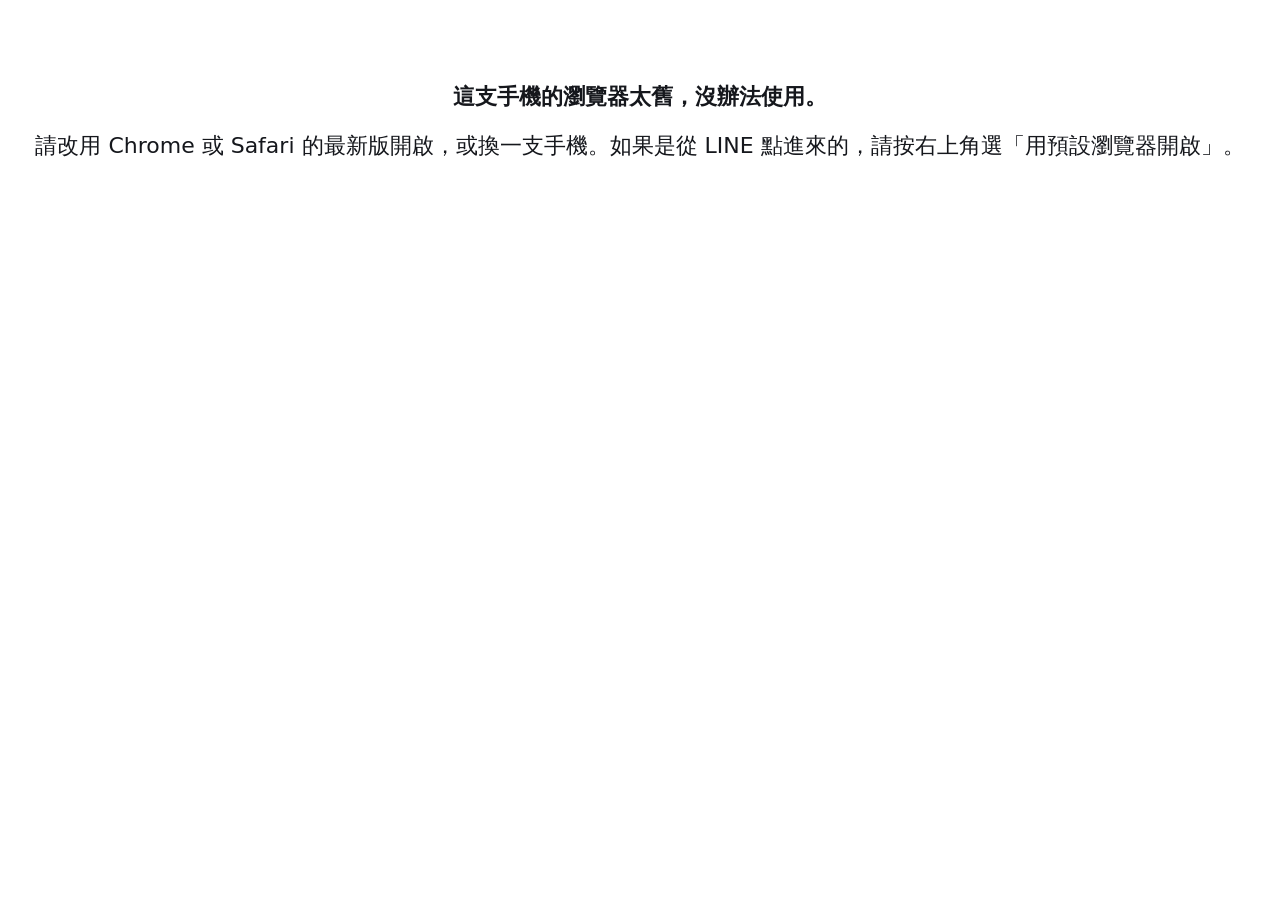
==== index.html @ 3a2d66ee "宜蘭市定案：大家都能看，填寫要一組密碼（Code.gs 第 4 版） - Code.gs：OPEN_WRITE 預設改回 false；新增 USE_ROSTER（預設 false）只認 TOKEN 一" ====
<!doctype html>
<html lang="zh-Hant">
<head>
  <meta charset="utf-8">
  <meta name="viewport" content="width=device-width, initial-scale=1, viewport-fit=cover">
  <meta name="theme-color" content="#a63a35">
  <title>宜蘭市開票統計</title>
  <meta name="description" content="宜蘭市各投開票所開票登錄表單，依市民代表選舉區與里分類，可同步到 Google 試算表。">
  <link rel="icon" href="data:image/svg+xml,%3Csvg xmlns='http://www.w3.org/2000/svg' viewBox='0 0 32 32'%3E%3Crect width='32' height='32' rx='7' fill='%23a63a35'/%3E%3Cpath d='M8 17l5 5 11-12' fill='none' stroke='white' stroke-width='3.2' stroke-linecap='round' stroke-linejoin='round'/%3E%3C/svg%3E">
  <link rel="preconnect" href="https://fonts.googleapis.com">
  <link rel="preconnect" href="https://fonts.gstatic.com" crossorigin>
  <!-- 只有標題用襯線粗體，所以只下載標題那幾個字，手機載入很快 -->
  <link href="https://fonts.googleapis.com/css2?family=Noto+Serif+TC:wght@900&text=%E5%AE%9C%E8%98%AD%E5%B8%82%E9%96%8B%E7%A5%A8%E7%B5%B1%E8%A8%88&display=swap" rel="stylesheet">
  <link rel="stylesheet" href="style.css?v=20261126125839">
</head>
<body>
  <header class="top">
    <div class="top-row">
      <div class="brand">
        <h1 id="title">宜蘭市開票統計</h1>
        <p id="subtitle" class="muted"></p>
      </div>
      <div class="top-actions">
        <button type="button" id="syncChip" class="chip" aria-live="polite">僅存本機</button>
        <button type="button" id="btnSettings" class="icon-btn" aria-label="設定">
          <svg width="20" height="20" viewBox="0 0 24 24" fill="none" stroke="currentColor" stroke-width="2" stroke-linecap="round" stroke-linejoin="round" aria-hidden="true"><circle cx="12" cy="12" r="3"/><path d="M19.4 15a1.7 1.7 0 0 0 .3 1.8l.1.1a2 2 0 1 1-2.8 2.8l-.1-.1a1.7 1.7 0 0 0-1.8-.3 1.7 1.7 0 0 0-1 1.5V21a2 2 0 1 1-4 0v-.1a1.7 1.7 0 0 0-1.1-1.5 1.7 1.7 0 0 0-1.8.3l-.1.1a2 2 0 1 1-2.8-2.8l.1-.1a1.7 1.7 0 0 0 .3-1.8 1.7 1.7 0 0 0-1.5-1H3a2 2 0 1 1 0-4h.1a1.7 1.7 0 0 0 1.5-1.1 1.7 1.7 0 0 0-.3-1.8l-.1-.1a2 2 0 1 1 2.8-2.8l.1.1a1.7 1.7 0 0 0 1.8.3H9a1.7 1.7 0 0 0 1-1.5V3a2 2 0 1 1 4 0v.1a1.7 1.7 0 0 0 1 1.5 1.7 1.7 0 0 0 1.8-.3l.1-.1a2 2 0 1 1 2.8 2.8l-.1.1a1.7 1.7 0 0 0-.3 1.8V9a1.7 1.7 0 0 0 1.5 1H21a2 2 0 1 1 0 4h-.1a1.7 1.7 0 0 0-1.5 1z"/></svg>
        </button>
      </div>
    </div>
    <nav class="tabs" role="tablist" aria-label="頁面">
      <button type="button" role="tab" id="t-entry" data-tab="entry" aria-controls="tab-entry">填寫票數</button>
      <button type="button" role="tab" id="t-overview" data-tab="overview" aria-controls="tab-overview">統計總覽</button>
    </nav>
  </header>

  <main>
    <div class="racebar" id="raceBar" role="group" aria-label="選舉項目"></div>

    <section id="tab-entry" role="tabpanel" tabindex="-1" aria-labelledby="t-entry">
      <div class="filters">
        <div class="mode" id="modeSeg" role="group" aria-label="填寫對象">
          <button type="button" data-mode="station" aria-pressed="true">各投開票所</button>
          <button type="button" data-mode="total" aria-pressed="false">合計</button>
        </div>
        <div class="seg" id="districtSeg" role="group" aria-label="市民代表選舉區"></div>
        <div class="filter-row">
          <label class="search">
            <span class="sr-only">搜尋投開票所</span>
            <input type="search" id="q" placeholder="搜尋編號或里" autocomplete="off">
          </label>
          <label class="select">
            <span class="sr-only">狀態</span>
            <select id="statusFilter">
              <option value="all">全部狀態</option>
              <option value="todo">未完成</option>
              <option value="pending">未開票</option>
              <option value="counting">開票中</option>
              <option value="done">已完成</option>
            </select>
          </label>
        </div>
      </div>
      <div id="countyQuick"></div>
      <div id="list"></div>
    </section>

    <section id="tab-overview" role="tabpanel" aria-labelledby="t-overview" hidden>
      <div id="overviewRoot"></div>
    </section>

    <footer class="foot muted">
      <p id="source"></p>
      <p>候選人名單取自中選會公開資料，開票前請再核對有無異動。票數為各投開票所人工登錄的暫計值，非官方結果；正式結果以中央選舉委員會公告為準。</p>
    </footer>
  </main>

  <dialog id="editor" aria-labelledby="edTitle"></dialog>
  <dialog id="settings" aria-labelledby="stTitle"></dialog>
  <dialog id="pw" aria-labelledby="pwTitle"></dialog>
  <dialog id="ask" aria-labelledby="askTitle"></dialog>
  <div id="toast" role="status" aria-live="polite"></div>
  <div id="oldBrowser" hidden>
    <p><b>這支手機的瀏覽器太舊，沒辦法使用。</b></p>
    <p>請改用 Chrome 或 Safari 的最新版開啟，或換一支手機。如果是從 LINE 點進來的，請按右上角選「用預設瀏覽器開啟」。</p>
  </div>

  <script src="config.js?v=20261126125839"></script>
  <script src="data/stations.js?v=20261126125839"></script>
  <script src="data/candidates.js?v=20261126125839"></script>
  <script src="app.js?v=20261126125839"></script>
  <script>
    // 程式沒有成功啟動（瀏覽器太舊看不懂）時，顯示上面那段提示。這段刻意用最舊的寫法。
    window.addEventListener('load', function () {
      setTimeout(function () {
        if (!window.__tallyReady) { var el = document.getElementById('oldBrowser'); el.hidden = false; el.style.display = 'block'; }
      }, 500);
    });
  </script>
</body>
</html>
---- style.css ----
/* 宜蘭市開票統計
 * 風格：像開票所的計票板。白底、黑色大數字，顏色只有三種用途：
 *   紅＝品牌、領先、要按的主要按鈕與警告；綠／橘／灰＝已完成／開票中／未開票；金＝只有頁首那條線。
 * 手機優先；≥900px 變成電腦版。
 * 相容性：不用 flex 的 gap、inset、:has、dvh（舊 iPhone 與舊 Android 不支援）。 */
:root {
  --bg: #f3f4f6;
  --surface: #ffffff;
  --soft: #eceef2;
  --ink: #15171c;
  --muted: #5b616e;
  --line: #d8dbe2;
  --line-strong: #aab0bb;
  --accent: #a63a35;
  --accent-soft: #fbeceb;
  --gold: #e0c85c;
  --done: #12733a;
  --done-soft: #e2f3e7;
  --counting: #8f4b00;
  --counting-mark: #e08a00;
  --counting-soft: #fdeccf;
  --pending: #5b616e;
  --pending-mark: #c3c8d1;
  --danger: #b3261e;
  --radius: 10px;
  --gutter: 16px;
  --font: -apple-system, BlinkMacSystemFont, "PingFang TC", "Noto Sans TC", "Microsoft JhengHei", system-ui, sans-serif;
  --serif: "Noto Serif TC", "Songti TC", "PMingLiU", serif;
  color-scheme: light;
}

*, *::before, *::after { box-sizing: border-box; }
html { -webkit-text-size-adjust: 100%; }
html.modal-open { overflow: hidden; }
body {
  margin: 0; background: var(--bg); color: var(--ink);
  font: 20px/1.5 var(--font);
  padding-bottom: calc(72px + env(safe-area-inset-bottom));
}
h1, h2, h3, p { margin: 0; }
button, input, select { font: inherit; color: inherit; }
button { cursor: pointer; -webkit-tap-highlight-color: transparent; }
[hidden] { display: none !important; }
.muted { color: var(--muted); }
.sr-only { position: absolute; width: 1px; height: 1px; overflow: hidden; clip: rect(0 0 0 0); white-space: nowrap; }
:focus-visible { outline: 3px solid var(--ink); outline-offset: 2px; }

/* ---------- 頁首 ---------- */
.top { position: sticky; top: 0; z-index: 20; background: var(--accent); color: #fff; border-bottom: 4px solid var(--gold); padding-top: env(safe-area-inset-top); }
.top-row { display: flex; align-items: center; justify-content: space-between; padding: 10px var(--gutter); }
.brand { min-width: 0; }
.brand h1 { font-family: var(--serif); font-weight: 900; font-size: 24px; line-height: 1.3; white-space: nowrap; }
/* 標題裡的鄉鎮市名稱就是切換選單 */
.town-sel {
  width: auto; min-height: 0; font: inherit; color: #fff; background-color: transparent; border: 0; border-bottom: 2px solid rgba(255, 255, 255, .75); border-radius: 0;
  padding: 0 24px 0 0; margin-right: 6px; -webkit-appearance: none; appearance: none; cursor: pointer;
  background-image: url("data:image/svg+xml,%3Csvg xmlns='http://www.w3.org/2000/svg' viewBox='0 0 12 8'%3E%3Cpath d='M1 1l5 5 5-5' fill='none' stroke='white' stroke-width='2' stroke-linecap='round' stroke-linejoin='round'/%3E%3C/svg%3E");
  background-repeat: no-repeat; background-position: right 4px center; background-size: 14px;
}
/* 手機上位置不夠：有切換選單時只留鄉鎮市名稱，「開票統計」四個字到寬一點的螢幕才顯示 */
.title-rest { display: none; }
@media (min-width: 480px) { .title-rest { display: inline; } }
.town-sel option { color: #15171c; font-family: var(--font); font-weight: 400; }
.brand p { display: none; font-size: 16px; color: rgba(255, 255, 255, .88); }
.top-actions { display: flex; align-items: center; flex-shrink: 0; margin-left: 10px; }
.chip {
  border: 0; border-radius: 999px; background: rgba(255, 255, 255, .16); color: #fff;
  padding: 6px 12px; font-size: 16px; min-height: 36px; white-space: nowrap; max-width: 44vw; overflow: hidden; text-overflow: ellipsis;
}
.chip[data-state="warn"] { background: #fff; color: var(--accent); font-weight: 700; }
.icon-btn { width: 40px; height: 40px; display: grid; place-items: center; border: 1px solid var(--line); background: var(--surface); border-radius: var(--radius); }
.top .icon-btn { margin-left: 8px; color: #fff; background: transparent; border-color: rgba(255, 255, 255, .6); }

/* 手機：兩個分頁固定在畫面下方，拇指好按 */
.tabs {
  position: fixed; left: 0; right: 0; bottom: 0; z-index: 30; display: grid; grid-template-columns: 1fr 1fr;
  background: var(--surface); border-top: 1px solid var(--line); padding-bottom: env(safe-area-inset-bottom);
}
.tabs button { border: 0; border-top: 4px solid transparent; background: none; min-height: 56px; font-weight: 700; font-size: 20px; color: var(--muted); }
.tabs button[aria-selected="true"] { color: var(--accent); border-top-color: var(--accent); }

main { padding: 0 var(--gutter) 24px; max-width: 1280px; margin: 0 auto; }

/* ---------- 選舉項目：五個分頁一次看得到 ---------- */
.racebar {
  position: sticky; top: var(--top-h, 62px); z-index: 12; display: flex;
  background: var(--surface); margin: 0 calc(var(--gutter) * -1); padding: 0 6px; border-bottom: 1px solid var(--line);
}
.racebar button, .race-tabs button {
  flex: 1 1 auto; border: 0; border-bottom: 4px solid transparent; background: none; padding: 8px 2px 4px; min-height: 56px;
  font-size: 18px; font-weight: 600; line-height: 1.25; color: var(--muted); white-space: nowrap; text-align: center;
}
.racebar button span { display: block; }
.racebar button small { display: block; font-size: 15px; font-weight: 400; font-variant-numeric: tabular-nums; }
.racebar button[aria-pressed="true"], .race-tabs button[aria-selected="true"] { color: var(--ink); font-weight: 800; border-bottom-color: var(--accent); }
.flagn { color: var(--accent); font-weight: 700; margin-left: 3px; }
/* 應選席次：跟著標題走，不拆行 */
.seats { white-space: nowrap; color: var(--accent); margin-right: 0 !important; }
.racenote { margin-top: 16px; }

/* ---------- 篩選 ---------- */
.filters { padding: 12px 0 4px; }
.mode { display: grid; grid-template-columns: 1fr 1fr; border: 1px solid var(--line-strong); border-radius: var(--radius); overflow: hidden; margin-bottom: 8px; background: var(--surface); }
.mode button { border: 0; background: none; min-height: 44px; font-size: 18px; font-weight: 600; color: var(--muted); }
.mode button[aria-pressed="true"] { background: var(--ink); color: #fff; }
.seg { display: grid; grid-template-columns: repeat(5, 1fr); gap: 6px; }
.seg button { border: 1px solid var(--line); background: var(--surface); border-radius: var(--radius); min-height: 48px; padding: 4px 2px; font-size: 18px; font-weight: 600; line-height: 1.2; }
.seg button small { display: block; font-weight: 400; font-size: 15px; color: var(--muted); }
.seg button[aria-pressed="true"] { background: var(--ink); color: #fff; border-color: var(--ink); }
.seg button[aria-pressed="true"] small { color: inherit; opacity: .8; }
.filter-row { display: flex; margin-top: 8px; }
.search { flex: 1; min-width: 0; }
.select { margin-left: 8px; }
input[type="search"], select, .slim input {
  width: 100%; min-height: 48px; border: 1px solid var(--line-strong); border-radius: var(--radius); background: var(--surface); padding: 8px 12px;
}
select { width: auto; }
.county-quick { display: flex; flex-wrap: wrap; align-items: center; justify-content: space-between; }
.county-quick span { margin: 4px 12px 4px 0; }
.county-quick small { color: var(--muted); font-size: 16px; }
.hint { background: var(--surface); border-left: 6px solid var(--ink); border-radius: 6px; padding: 10px 14px; margin: 12px 0 4px; font-size: 18px; }

/* ---------- 投開票所清單 ---------- */
.dist { margin-top: 22px; }
.dist-head { display: flex; align-items: baseline; justify-content: space-between; flex-wrap: wrap; }
.dist-head h2 { font-size: 24px; font-weight: 800; margin-right: 12px; }
.dist-head .meta { font-size: 18px; color: var(--muted); font-variant-numeric: tabular-nums; }
.dist-head .meta b { color: var(--ink); font-size: 22px; }
.bar { flex-basis: 100%; height: 8px; margin-top: 6px; background: var(--soft); border-radius: 4px; overflow: hidden; }
.bar i { display: block; height: 100%; background: var(--done); }
/* 上次回報的投開票所：放最上面 */
.lastrep { margin-top: 14px; padding: 10px 12px 12px; background: var(--surface); border: 2px solid var(--ink); border-radius: 12px; }
.lastrep h2 { font-size: 20px; font-weight: 800; margin-bottom: 8px; }
.village { margin-top: 16px; }
.village h3 { font-size: 20px; font-weight: 700; margin-bottom: 6px; }
.village h3 small { font-weight: 400; color: var(--muted); font-size: 16px; margin-left: 6px; }
.stations { list-style: none; margin: 0; padding: 0; display: grid; gap: 8px; }
/* 左邊的色條就是狀態：灰＝未開票、橘＝開票中、綠＝已完成 */
.st {
  width: 100%; display: grid; grid-template-columns: auto minmax(0, 1fr) auto; align-items: center; gap: 2px 12px; text-align: left;
  background: var(--surface); border: 1px solid var(--line); border-left: 8px solid var(--pending-mark); border-radius: var(--radius); padding: 10px 12px; min-height: 68px;
}
.st[data-s="counting"] { border-left-color: var(--counting-mark); }
.st[data-s="done"] { border-left-color: var(--done); }
.st:active { background: var(--soft); }
.st .sid { font-weight: 800; font-size: 22px; font-variant-numeric: tabular-nums; }
.st .name { display: block; font-weight: 700; }
.st .sub { display: block; font-size: 16px; color: var(--muted); }
.st .right { text-align: right; }
.st-status { display: block; font-size: 18px; font-weight: 700; white-space: nowrap; color: var(--pending); }
.st-status[data-s="counting"] { color: var(--counting); }
.st-status[data-s="done"] { color: var(--done); }
.st .tot { display: block; font-size: 18px; font-weight: 700; font-variant-numeric: tabular-nums; }
.badge { display: inline-block; border-radius: 6px; padding: 1px 8px; font-size: 16px; font-weight: 700; white-space: nowrap; background: var(--soft); color: var(--pending); }
.badge[data-s="counting"] { background: var(--counting-soft); color: var(--counting); }
.badge[data-s="done"] { background: var(--done-soft); color: var(--done); }
.empty { text-align: center; color: var(--muted); padding: 40px 0; }

/* ---------- 視窗共用 ---------- */
dialog { border: 0; padding: 0; color: var(--ink); background: var(--surface); }
dialog::backdrop { background: rgba(15, 18, 24, .6); }
dialog#editor, dialog#settings { width: 100%; max-width: none; height: 100%; max-height: none; margin: 0; }
dialog#pw, dialog#ask { width: 92vw; max-width: 460px; height: auto; height: fit-content; max-height: 90vh; margin: auto; border-radius: 16px; overflow: auto; }
.btn { min-height: 52px; border-radius: var(--radius); border: 1px solid var(--line-strong); background: var(--surface); font-weight: 700; padding: 8px 14px; }
.btn.primary { background: var(--accent); color: #fff; border-color: var(--accent); }
.btn.danger { color: var(--danger); border-color: var(--danger); background: transparent; }
.btn.danger-fill { background: var(--danger); color: #fff; border-color: var(--danger); }
.btn.wide { grid-column: 1 / -1; width: 100%; }
.note { font-size: 17px; color: var(--muted); }
.warn { color: var(--danger); font-size: 18px; font-weight: 700; }

/* ---------- 填寫表單 ---------- */
.ed { display: flex; flex-direction: column; height: 100%; }
.ed > header { display: flex; justify-content: space-between; align-items: flex-start; padding: calc(12px + env(safe-area-inset-top)) var(--gutter) 10px; border-bottom: 1px solid var(--line); }
.ed > header > div { min-width: 0; margin-right: 12px; }
.ed .eyebrow { font-size: 17px; color: var(--muted); font-weight: 600; }
.ed h2 { font-size: 28px; font-weight: 800; line-height: 1.25; }
.ed .body { flex: 1; min-height: 0; overflow-y: auto; -webkit-overflow-scrolling: touch; padding: 0 var(--gutter) 20px; }
.ed .body > * { flex-shrink: 0; margin-top: 14px; }
.ed footer { display: grid; grid-template-columns: minmax(96px, auto) 1fr; gap: 8px; padding: 10px var(--gutter) calc(10px + env(safe-area-inset-bottom)); border-top: 1px solid var(--line); background: var(--surface); }
.ed footer .btn { min-height: 56px; font-size: 20px; white-space: nowrap; }
.race-tabs { display: flex; position: sticky; top: 0; z-index: 3; background: var(--surface); margin: 0 calc(var(--gutter) * -1) !important; padding: 0 6px; border-bottom: 1px solid var(--line); }
.race-tabs button { min-height: 48px; padding: 8px 2px 6px; }
.dot { width: 10px; height: 10px; border-radius: 50%; background: var(--pending-mark); display: inline-block; margin-right: 5px; }
.dot[data-s="counting"] { background: var(--counting-mark); }
.dot[data-s="done"] { background: var(--done); }
.panel { display: grid; gap: 12px; }
.panel-title { font-weight: 800; font-size: 22px; }
.panel-title small { display: block; font-weight: 400; color: var(--muted); font-size: 17px; }
.last { font-size: 17px; color: var(--muted); background: var(--soft); border-radius: 6px; padding: 6px 10px; }
.last b { color: var(--ink); }
.last .st-status { display: inline; font-size: inherit; }
.fields { display: grid; gap: 10px; }
.field { display: grid; grid-template-columns: minmax(0, 1fr) 132px; align-items: center; gap: 12px; }
.field .f-name { display: flex; align-items: center; min-width: 0; }
.f-no { display: inline-grid; place-items: center; flex-shrink: 0; width: 34px; height: 34px; border-radius: 50%; background: var(--accent); color: #fff; font-weight: 800; font-variant-numeric: tabular-nums; }
.field .f-no { margin-right: 10px; }
.field .f-who { font-weight: 700; overflow-wrap: anywhere; }
.f-who small, .who small { font-weight: 400; color: var(--muted); font-size: 16px; }
.field .f-who small { display: block; }
.field input {
  width: 100%; min-height: 56px; border: 2px solid var(--line-strong); border-radius: var(--radius); background: var(--surface); padding: 4px 12px;
  text-align: right; font-size: 28px; font-weight: 800; font-variant-numeric: tabular-nums;
}
.field input:focus { border-color: var(--ink); outline: none; }
.ed.wide .field { grid-template-columns: minmax(0, 1fr) 160px; } /* 全縣票數會到六位數，格子加寬才不會被切掉最後一個數字 */
.field.sub { border-top: 1px solid var(--line); padding-top: 10px; }
.slim { display: grid; gap: 4px; font-size: 18px; color: var(--muted); }
.slim input { font-size: 20px; color: var(--ink); }
.calc { margin: 0; display: grid; grid-template-columns: 1fr 1fr; gap: 8px; }
.calc div { background: var(--soft); border-radius: var(--radius); padding: 8px 12px; }
.calc dt { font-size: 17px; color: var(--muted); }
.calc dd { margin: 0; font-size: 28px; font-weight: 800; font-variant-numeric: tabular-nums; }

/* 送出結果：綠＝已送出、橘＝傳送中、紅＝還沒送出 */
.saved { position: sticky; top: 52px; z-index: 2; border-radius: var(--radius); padding: 12px 14px; font-weight: 700; font-size: 20px; line-height: 1.4; background: var(--soft); color: var(--muted); border: 2px solid var(--line-strong); }
.saved[data-state="ok"] { background: var(--done-soft); color: var(--done); border-color: var(--done); text-align: center; padding: 18px 14px; font-size: 22px; }
.saved[data-state="busy"] { background: var(--counting-soft); color: var(--counting); border-color: var(--counting-mark); }
.saved[data-state="warn"] { background: var(--accent-soft); color: var(--accent); border-color: var(--accent); }
.saved .big { font-size: 36px; font-weight: 800; line-height: 1.3; }
.saved small { display: block; font-size: 17px; font-weight: 400; margin-top: 4px; }
.banner-btn { display: block; width: 100%; margin-top: 10px; min-height: 52px; border: 0; border-radius: 8px; background: var(--accent); color: #fff; font-weight: 700; }

/* ---------- 密碼視窗、確認視窗 ---------- */
.pwform { height: auto; }
.pwform .body { padding: 10px 22px 12px; }
.pwform h2 { font-size: 30px; text-align: center; }
.pw-sub { font-size: 20px; text-align: center; color: var(--muted); }
.pw-err { background: var(--accent-soft); color: var(--accent); border: 2px solid var(--accent); border-radius: var(--radius); padding: 10px 14px; font-size: 20px; font-weight: 800; text-align: center; }
#pwInput, #askInput { width: 100%; min-height: 64px; font-size: 28px; text-align: center; border: 2px solid var(--ink); border-radius: var(--radius); background: #fff; padding: 8px 12px; }
#pwInput { letter-spacing: .08em; }
.pw-show { display: flex; align-items: center; justify-content: center; font-size: 20px; }
.pw-show input { width: 28px; height: 28px; margin-right: 10px; accent-color: var(--accent); }
.pwform footer { grid-template-columns: 1fr 1fr; }
.pwform .btn { white-space: nowrap; padding: 8px 6px; }
.askform { display: grid; gap: 14px; padding: 22px 20px calc(18px + env(safe-area-inset-bottom)); }
.askform h2 { font-size: 26px; font-weight: 800; }
.ask-body { display: grid; gap: 12px; font-size: 20px; }
.ask-where { background: var(--soft); border-radius: var(--radius); padding: 12px 14px; }
.ask-where b { display: block; font-size: 28px; font-weight: 800; line-height: 1.3; }
.ask-where span { display: block; font-size: 18px; color: var(--muted); }
.ask-list { list-style: none; margin: 0; padding: 0; }
.ask-list li { display: grid; grid-template-columns: minmax(0, 1fr) auto; gap: 12px; align-items: baseline; padding: 8px 2px; border-bottom: 1px solid var(--line); }
.ask-list li b { font-size: 24px; font-weight: 800; font-variant-numeric: tabular-nums; }
.ask-warn { list-style: none; margin: 0; padding: 10px 14px; background: var(--accent-soft); border: 2px solid var(--accent); border-radius: var(--radius); color: var(--accent); font-size: 19px; font-weight: 600; display: grid; gap: 8px; }
.ask-warn li::before { content: "⚠ "; }
.ask-label { font-size: 20px; font-weight: 700; margin-bottom: -8px; }
.ask-err { color: var(--danger); font-size: 19px; font-weight: 700; margin-top: -6px; }
.ask-list li b.to-pending { font-size: 20px; color: var(--danger); }
.ask-q { font-size: 24px; font-weight: 800; text-align: center; }
.ask-choices { display: grid; gap: 10px; }
.ask-choices .btn { min-height: 64px; font-size: 22px; }
.ask-choices .btn[data-act="askNo"] { min-height: 52px; font-size: 20px; }
.btn.s-done { background: var(--done); color: #fff; border-color: var(--done); }
.btn.s-counting { background: var(--counting-mark); color: #1f1300; border-color: var(--counting-mark); }
.ask-btns { display: grid; grid-template-columns: 1fr 1.4fr; gap: 8px; }
.ask-btns .btn { min-height: 60px; font-size: 21px; white-space: nowrap; padding: 8px 6px; }

/* ---------- 設定視窗 ---------- */
.settings-form h3 { font-size: 20px; }
.settings-form .row { display: grid; grid-template-columns: 1fr 1fr; gap: 8px; }
.msg { font-size: 18px; min-height: 1.4em; }
.msg.ok { color: var(--done); } .msg.err { color: var(--danger); }

/* ---------- 統計總覽 ---------- */
.ov { display: grid; grid-template-columns: minmax(0, 1fr); gap: 16px; padding-top: 16px; }
.stack, .ov-grid { display: grid; grid-template-columns: minmax(0, 1fr); gap: 16px; min-width: 0; }
.card { min-width: 0; background: var(--surface); border: 1px solid var(--line); border-radius: 12px; padding: 16px; }
.card > h2 { font-size: 22px; font-weight: 800; margin-bottom: 10px; }
.card > h2 small { font-weight: 400; font-size: 17px; color: var(--muted); margin-left: 8px; }
/* 得票：票數是整頁最大的字 */
.res-head { display: flex; align-items: baseline; justify-content: space-between; flex-wrap: wrap; }
.res-head h2 { font-size: 24px; font-weight: 800; margin-right: 12px; }
.res-prog { font-size: 18px; color: var(--muted); font-variant-numeric: tabular-nums; }
.res-prog b { font-size: 24px; color: var(--ink); }
.res-prog span { color: var(--counting); font-weight: 700; margin-left: 10px; }
.result .bar { margin: 6px 0 8px; }
.cand-row { display: grid; grid-template-columns: 34px minmax(0, 1fr) auto; gap: 2px 10px; align-items: center; padding: 10px 0; border-top: 1px solid var(--line); }
.cand-row .who { font-weight: 700; font-size: 22px; }
.cand-row .who small { display: inline-block; margin-left: 8px; white-space: nowrap; } /* 黨名不要斷在中間，放不下就整個換到下一行 */
.cand-row .n { font-size: 30px; font-weight: 800; line-height: 1.1; font-variant-numeric: tabular-nums; text-align: right; }
.cand-row .p { grid-column: 3; font-size: 16px; color: var(--muted); text-align: right; font-variant-numeric: tabular-nums; }
.cand-row .track { grid-column: 2; grid-row: 2; height: 10px; border-radius: 5px; background: var(--soft); overflow: hidden; }
.cand-row .track i { display: block; height: 100%; background: var(--line-strong); }
.cand-row.lead .n { color: var(--accent); }
.cand-row.lead .track i { background: var(--accent); }
.lead-tag, .tie-tag { display: inline-block; font-size: 15px; font-weight: 700; border-radius: 6px; padding: 0 8px; margin-left: 8px; vertical-align: 2px; white-space: nowrap; }
.lead-tag { background: var(--accent); color: #fff; }
.tie-tag { background: var(--counting-soft); color: var(--counting); }
.res-foot { border-top: 1px solid var(--line); padding-top: 10px; font-size: 18px; color: var(--muted); font-variant-numeric: tabular-nums; }
.res-foot b { color: var(--ink); }
.res-foot span { display: block; font-size: 16px; }
.blocks { display: grid; grid-template-columns: repeat(auto-fill, minmax(300px, 1fr)); gap: 12px; align-items: start; }
.blocks.small { grid-template-columns: repeat(auto-fill, minmax(240px, 1fr)); }
.sec-title { font-size: 24px; font-weight: 800; margin-top: 8px; }
.sec-title small { font-weight: 400; font-size: 17px; color: var(--muted); margin-left: 6px; }
.card.compact { padding: 12px 14px; }
.card.compact .res-head h2 { font-size: 20px; }
.card.compact .res-prog, .card.compact .res-prog b { font-size: 16px; }
.card.compact .res-prog span { margin-left: 6px; }
.card.compact .cand-row { grid-template-columns: 28px minmax(0, 1fr) auto auto; padding: 6px 0; }
.card.compact .f-no { width: 28px; height: 28px; font-size: 17px; }
.card.compact .cand-row .who { font-size: 20px; }
.card.compact .cand-row .n { font-size: 22px; }
.card.compact .cand-row .p { grid-column: 4; min-width: 56px; }
.sumline { display: flex; flex-wrap: wrap; align-items: baseline; background: var(--surface); border: 1px solid var(--line); border-radius: 12px; padding: 12px 16px; font-size: 18px; color: var(--muted); font-variant-numeric: tabular-nums; }
.sumline > b { font-size: 24px; font-weight: 800; color: var(--ink); margin-right: 16px; }
.sumline span { margin-right: 16px; }
.sumline span b { color: var(--ink); font-size: 22px; }
/* 表格 */
td.left, th.left { text-align: left; }
td.wrap { white-space: normal; min-width: 220px; }
.tbl-wrap { overflow-x: auto; -webkit-overflow-scrolling: touch; margin: 0 -16px; padding: 0 16px; }
table { border-collapse: collapse; width: 100%; font-size: 18px; font-variant-numeric: tabular-nums; }
th, td { padding: 8px 10px; text-align: right; border-bottom: 1px solid var(--line); white-space: nowrap; }
th:first-child, td:first-child { text-align: left; position: sticky; left: 0; background: var(--surface); }
th { font-size: 16px; color: var(--muted); font-weight: 600; vertical-align: bottom; }
tr.grp td, tr.grp td:first-child { background: var(--soft); font-weight: 700; }
tr.sum td { font-weight: 800; border-top: 2px solid var(--ink); }
.circ { font-size: 1.3em; line-height: 1; color: var(--accent); font-weight: 700; }
.cmp { display: block; padding: 2px 0; }
.cmp em { color: var(--danger); font-style: normal; font-weight: 700; margin-left: 8px; }
.diff { color: var(--danger); font-weight: 700; }
details.card summary { cursor: pointer; font-size: 22px; font-weight: 800; }
details.card[open] summary { margin-bottom: 10px; }
.tools { display: flex; flex-wrap: wrap; margin: -4px; }
.tools .btn { min-height: 48px; margin: 4px; font-weight: 600; }
/* 需要確認的投開票所 */
.flagcard { border: 2px solid var(--accent); }
.flagcard > h2 { color: var(--accent); }
.flaglist { list-style: none; margin: 0; padding: 0; display: grid; gap: 10px; }
.flaglist li { padding: 10px 12px; background: var(--accent-soft); border-radius: 8px; font-size: 18px; }
.linkbtn { border: 0; background: none; color: var(--accent); font-weight: 700; text-decoration: underline; font-size: inherit; padding: 4px 0 4px 10px; min-height: 40px; }
tr.flag td, tr.flag td:first-child { background: var(--accent-soft); }
.flagtag { display: block; color: var(--accent); font-weight: 700; font-size: 15px; white-space: normal; min-width: 200px; line-height: 1.4; }

.foot { padding-top: 24px; font-size: 16px; display: grid; gap: 4px; }
#toast {
  position: fixed; left: 50%; bottom: calc(76px + env(safe-area-inset-bottom)); transform: translate(-50%, 20px); opacity: 0;
  background: var(--ink); color: #fff; padding: 10px 16px; border-radius: 999px; font-size: 18px; pointer-events: none;
  transition: opacity .2s, transform .2s; z-index: 200; max-width: 90vw; text-align: center;
}
#toast.show { opacity: 1; transform: translate(-50%, 0); }
@media (prefers-reduced-motion: reduce) { #toast { transition: none; } }
#oldBrowser { position: fixed; top: 0; left: 0; right: 0; bottom: 0; z-index: 300; background: #fff; padding: 80px 24px; font-size: 22px; text-align: center; }
#oldBrowser p { margin-bottom: 16px; }

/* ---------- 舊手機（沒有 <dialog> 功能）：用一般浮層代替 ---------- */
.no-dialog dialog { display: none; position: fixed; z-index: 100; }
.no-dialog dialog[open] { display: block; }
.no-dialog dialog#editor[open], .no-dialog dialog#settings[open] { top: 0; left: 0; right: 0; bottom: 0; }
.no-dialog dialog#pw[open], .no-dialog dialog#ask[open] { top: 50%; left: 50%; transform: translate(-50%, -50%); z-index: 110; box-shadow: 0 0 0 200vmax rgba(15, 18, 24, .6); }

/* ---------- 很窄的手機（320px 左右）：五個分頁字縮小一點才放得下 ---------- */
@media (max-width: 359px) {
  .racebar, .race-tabs { padding: 0 2px; overflow-x: auto; }
  .racebar button, .race-tabs button { font-size: 16px; padding-left: 1px; padding-right: 1px; }
  .racebar button small { font-size: 13px; }
  .dot { width: 8px; height: 8px; margin-right: 3px; }
  .brand h1 { font-size: 21px; }
  .chip { font-size: 15px; padding: 6px 10px; }
}

/* ---------- 平板／電腦 ---------- */
@media (min-width: 600px) { .brand p { display: block; } }
/* 政黨顏色（只在最上面固定的兩排）：號次圓圈、黨名、長條。票數本身不變色，領先的仍是紅色。 */
.cand-row[data-party="dpp"] { --pc: #1a7f37; }
.cand-row[data-party="kmt"] { --pc: #1d5fbf; }
.cand-row[data-party] .f-no { background: var(--pc); }
.cand-row[data-party] .who small { color: var(--pc); font-weight: 700; }
.cand-row[data-party] .track i, .cand-row[data-party].lead .track i { background: var(--pc); }
/* 縣長那一塊：主要兩位照一般大小，其他人小字（手機排在下面，電腦排在右邊） */
.minor { border-top: 1px solid var(--line); padding: 8px 0 2px; }
.res-prog .linkbtn { margin-left: 12px; }
.minor-row { display: grid; grid-template-columns: 24px minmax(0, 1fr) auto 58px; gap: 0 8px; align-items: center; padding: 3px 0; color: var(--muted); }
.minor-row .f-no { width: 24px; height: 24px; font-size: 14px; background: var(--line-strong); }
.minor-row .who { font-size: 17px; font-weight: 700; color: var(--ink); }
.minor-row .n { font-size: 19px; font-weight: 800; color: var(--ink); text-align: right; font-variant-numeric: tabular-nums; }
.minor-row .p { font-size: 15px; text-align: right; font-variant-numeric: tabular-nums; }
/* 手機：固定在最上面的那兩塊縮小一點，下面才看得到自己切過去的那一種選舉 */
@media (max-width: 899px) {
  .result.pin { padding-top: 12px; padding-bottom: 8px; }
  .result.pin .res-head h2 { font-size: 21px; }
  .result.pin .res-prog, .result.pin .res-prog b { font-size: 17px; }
  .result.pin .cand-row { padding: 7px 0; }
  .result.pin .cand-row .who { font-size: 20px; }
  .result.pin .cand-row .n { font-size: 26px; }
  .result.pin .cand-row .track, .result.pin .res-foot { display: none; }
}
@media (min-width: 900px) {
  :root { --gutter: 28px; }
  body { padding-bottom: 24px; }
  .top-row { max-width: 1280px; margin: 0 auto; padding-top: 12px; padding-bottom: 4px; }
  .brand h1 { font-size: 30px; }
  .chip { max-width: none; }
  .tabs { position: static; display: flex; max-width: 1280px; margin: 0 auto; padding: 0 var(--gutter); border: 0; background: transparent; }
  .tabs button { min-height: 44px; padding: 0 20px; border-top: 0; border-bottom: 4px solid transparent; color: rgba(255, 255, 255, .85); }
  .tabs button[aria-selected="true"] { color: #fff; border-bottom-color: var(--gold); }
  #toast { bottom: 24px; }
  .racebar { margin: 0; padding: 0; background: var(--bg); }
  .racebar button { flex: 0 0 auto; padding: 10px 28px 6px; font-size: 20px; }
  .filters { display: flex; align-items: center; padding-top: 16px; }
  .mode { margin: 0 12px 0 0; min-width: 260px; }
  .seg { grid-template-columns: repeat(5, auto); }
  .seg button { padding: 4px 16px; }
  .filter-row { margin-top: 0; flex: 1; justify-content: flex-end; }
  .search { max-width: 320px; }
  .stations { grid-template-columns: repeat(auto-fill, minmax(320px, 1fr)); }
  .st:hover { border-color: var(--ink); border-left-color: var(--pending-mark); }
  .st[data-s="counting"]:hover { border-left-color: var(--counting-mark); }
  .st[data-s="done"]:hover { border-left-color: var(--done); }
  dialog#editor, dialog#settings { width: 560px; height: auto; max-height: 90vh; margin: auto; border-radius: 16px; }
  .no-dialog dialog#editor[open], .no-dialog dialog#settings[open] { top: 5vh; bottom: auto; left: 50%; right: auto; transform: translateX(-50%); box-shadow: 0 0 0 200vmax rgba(15, 18, 24, .6); overflow: auto; }
  .ed { max-height: 90vh; }
  .result:not(.compact) .cand-row .n { font-size: 38px; }
  .result:not(.compact) .res-head h2 { font-size: 28px; }
  /* 統計頁最上面的全市得票：像計票板一樣橫排，每位候選人一欄，票數是整頁最大的字 */
  .result.hero { padding: 22px 28px 16px; }
  .result.hero .res-head h2 { font-size: 34px; }
  .result.hero .res-prog { font-size: 20px; }
  .result.hero .res-prog b { font-size: 30px; }
  .result.hero .bar { height: 10px; margin: 8px 0 0; }
  /* --col＝每位候選人那一欄的寬度（畫面寬，最寬算 1280px，減掉兩邊留白 112px，再除以人數）。字級和留白都跟著它縮放，
     所以 3 位時字很大，5 位或螢幕窄一點時自動縮小，票數不會擠到隔壁欄。 */
  .result.hero .cand-list { --col: calc((min(100vw, 1280px) - 112px) / var(--n, 3)); --pad: clamp(12px, calc(var(--col) * 0.08), 24px);
    display: grid; grid-template-columns: repeat(var(--n, 3), minmax(0, 1fr)); margin-top: 6px; }
  .result.hero .cand-row { grid-template-columns: auto minmax(0, 1fr); gap: 0 12px; align-content: start; padding: 18px var(--pad) 16px; border-top: 0; border-left: 1px solid var(--line); }
  .result.hero .cand-row:first-child { border-left: 0; padding-left: 0; }
  .result.hero .cand-row:last-child { padding-right: 0; }
  .result.hero .f-no { width: 40px; height: 40px; font-size: 22px; }
  .result.hero .cand-row .who { font-size: clamp(22px, calc((var(--col) - 2 * var(--pad) - 54px) / 3.1), 28px); line-height: 1.25; }
  .result.hero .cand-row .n { grid-column: 1 / -1; margin-top: 10px; text-align: left; line-height: 1; font-size: clamp(30px, calc((var(--col) - 50px) / 3.7), 120px); }
  .result.hero .cand-row .p { grid-column: 1 / -1; margin-top: 6px; text-align: left; font-size: 24px; }
  .result.hero .cand-row .track { grid-column: 1 / -1; grid-row: auto; height: 12px; margin-top: 10px; border-radius: 6px; }
  .result.hero .res-foot { margin-top: 4px; font-size: 20px; }
  /* 縣長：主要兩位佔左邊四分之三（字比市長小一級），其他人小字排在右邊 */
  .result.hero .duo { display: grid; grid-template-columns: minmax(0, 3fr) minmax(220px, 1fr); margin-top: 6px; }
  .result.hero .duo .cand-list { --col: calc((min(100vw, 1280px) - 112px) * 0.75 / var(--n, 2)); margin-top: 0; padding-right: 24px; }
  .result.hero .duo .cand-row .n { font-size: clamp(30px, calc((var(--col) - 50px) / 5.2), 80px); }
  .result.hero .duo .minor { display: grid; align-content: center; gap: 6px; border-top: 0; border-left: 1px solid var(--line); padding: 12px 0 8px 24px; }
  .result.hero .duo .minor-row { grid-template-columns: 28px minmax(0, 1fr) auto 58px; gap: 0 10px; }
  .result.hero .duo .minor-row .f-no { width: 28px; height: 28px; font-size: 16px; }
  .result.hero .duo .minor-row .who { font-size: 19px; }
  .result.hero .duo .minor-row .n { font-size: 22px; }
  /* 候選人很多（例如縣議員）：一排放不下，改成一排五位、字小一號 */
  .result.hero .cand-list.many { grid-template-columns: repeat(5, minmax(0, 1fr)); }
  .result.hero .cand-list.many .cand-row { padding: 14px 16px 12px; border-top: 1px solid var(--line); }
  .result.hero .cand-list.many .cand-row:nth-child(5n + 1) { border-left: 0; padding-left: 0; }
  .result.hero .cand-list.many .cand-row:nth-child(-n + 5) { border-top: 0; }
  .result.hero .cand-list.many .f-no { width: 34px; height: 34px; font-size: 18px; }
  .result.hero .cand-list.many .who { font-size: 22px; }
  .result.hero .cand-list.many .n { font-size: clamp(34px, 3.4vw, 56px); }
  .result.hero .cand-list.many .p { font-size: 18px; margin-top: 4px; }
  .result.hero .cand-list.many .track { height: 8px; margin-top: 8px; }
}

@media print {
  .top .top-actions, .tabs, .filters, #toast, .tools, #tab-entry, .racebar { display: none !important; }
  #tab-overview { display: block !important; }
  .top { position: static; border: 0; }
  body { background: #fff; color: #000; padding: 0; }
  .card { break-inside: avoid; }
  details.card:not([open]) > * { display: none; }
}
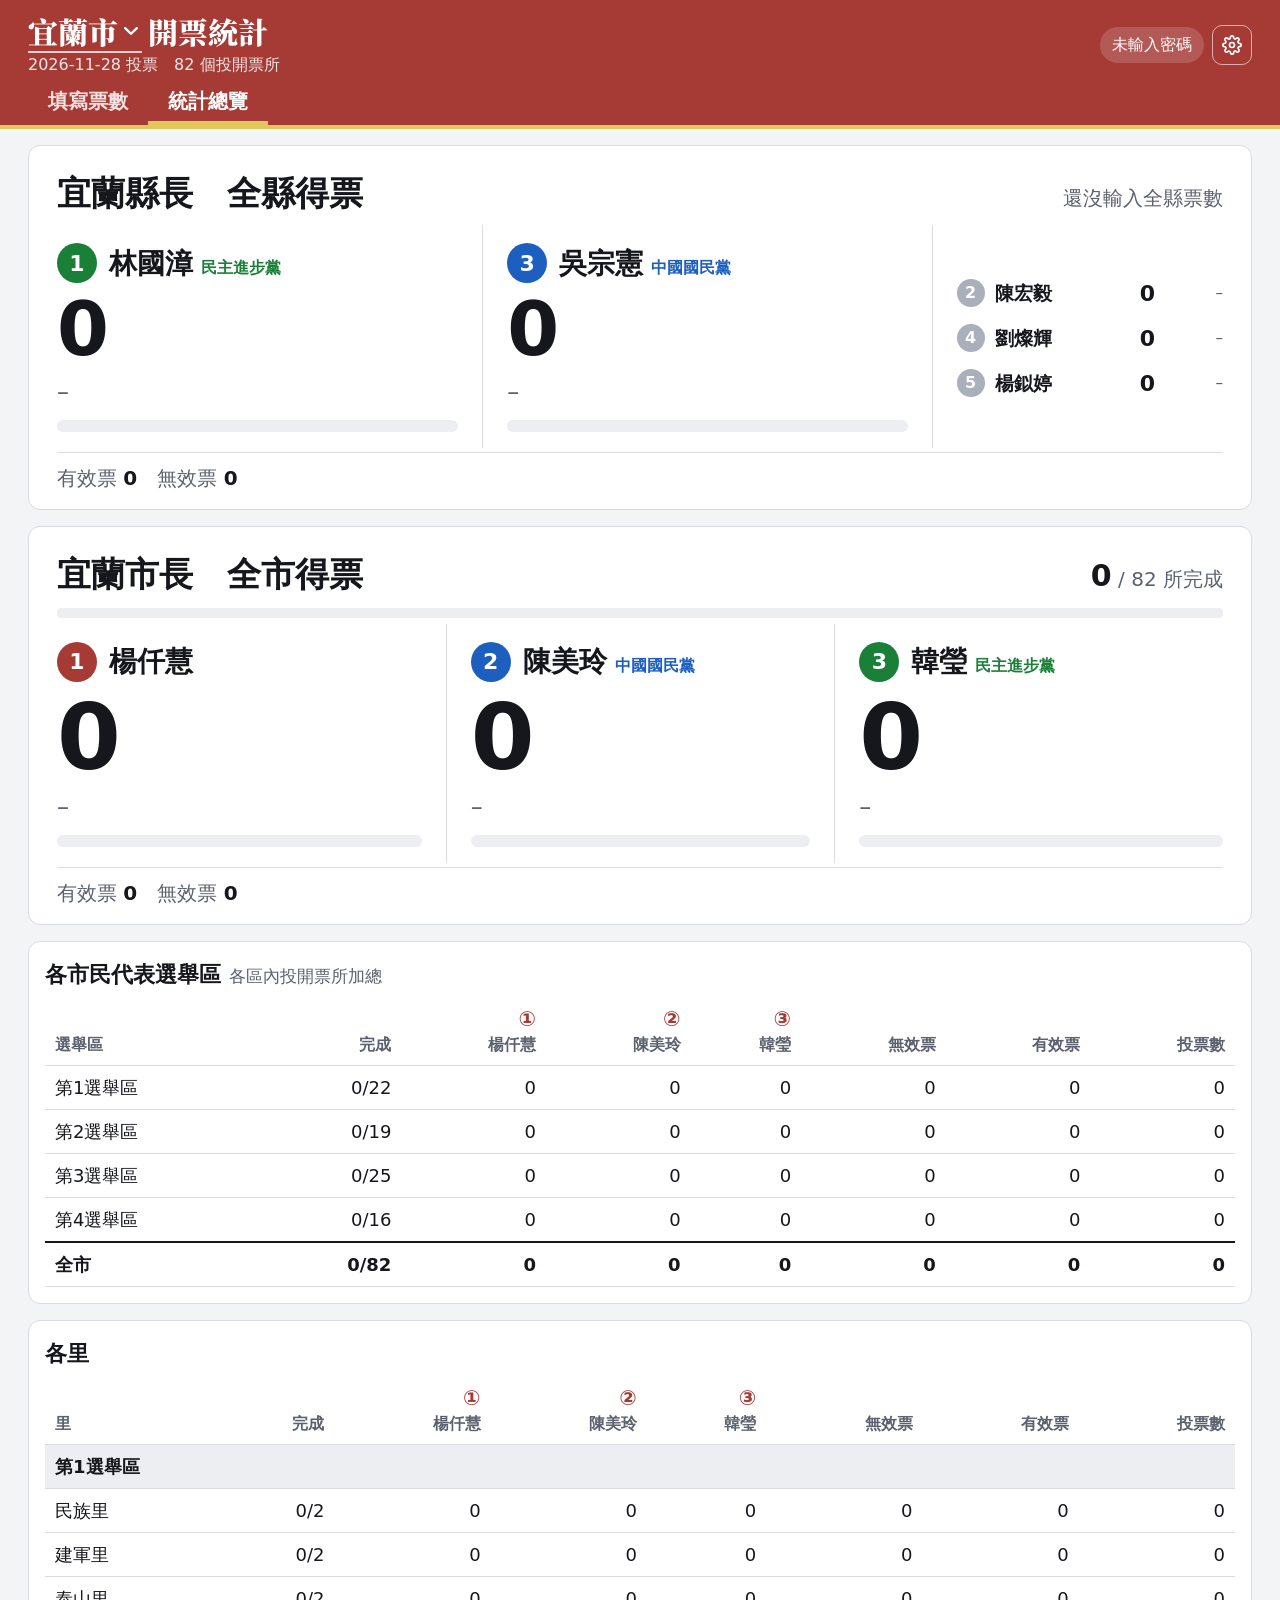
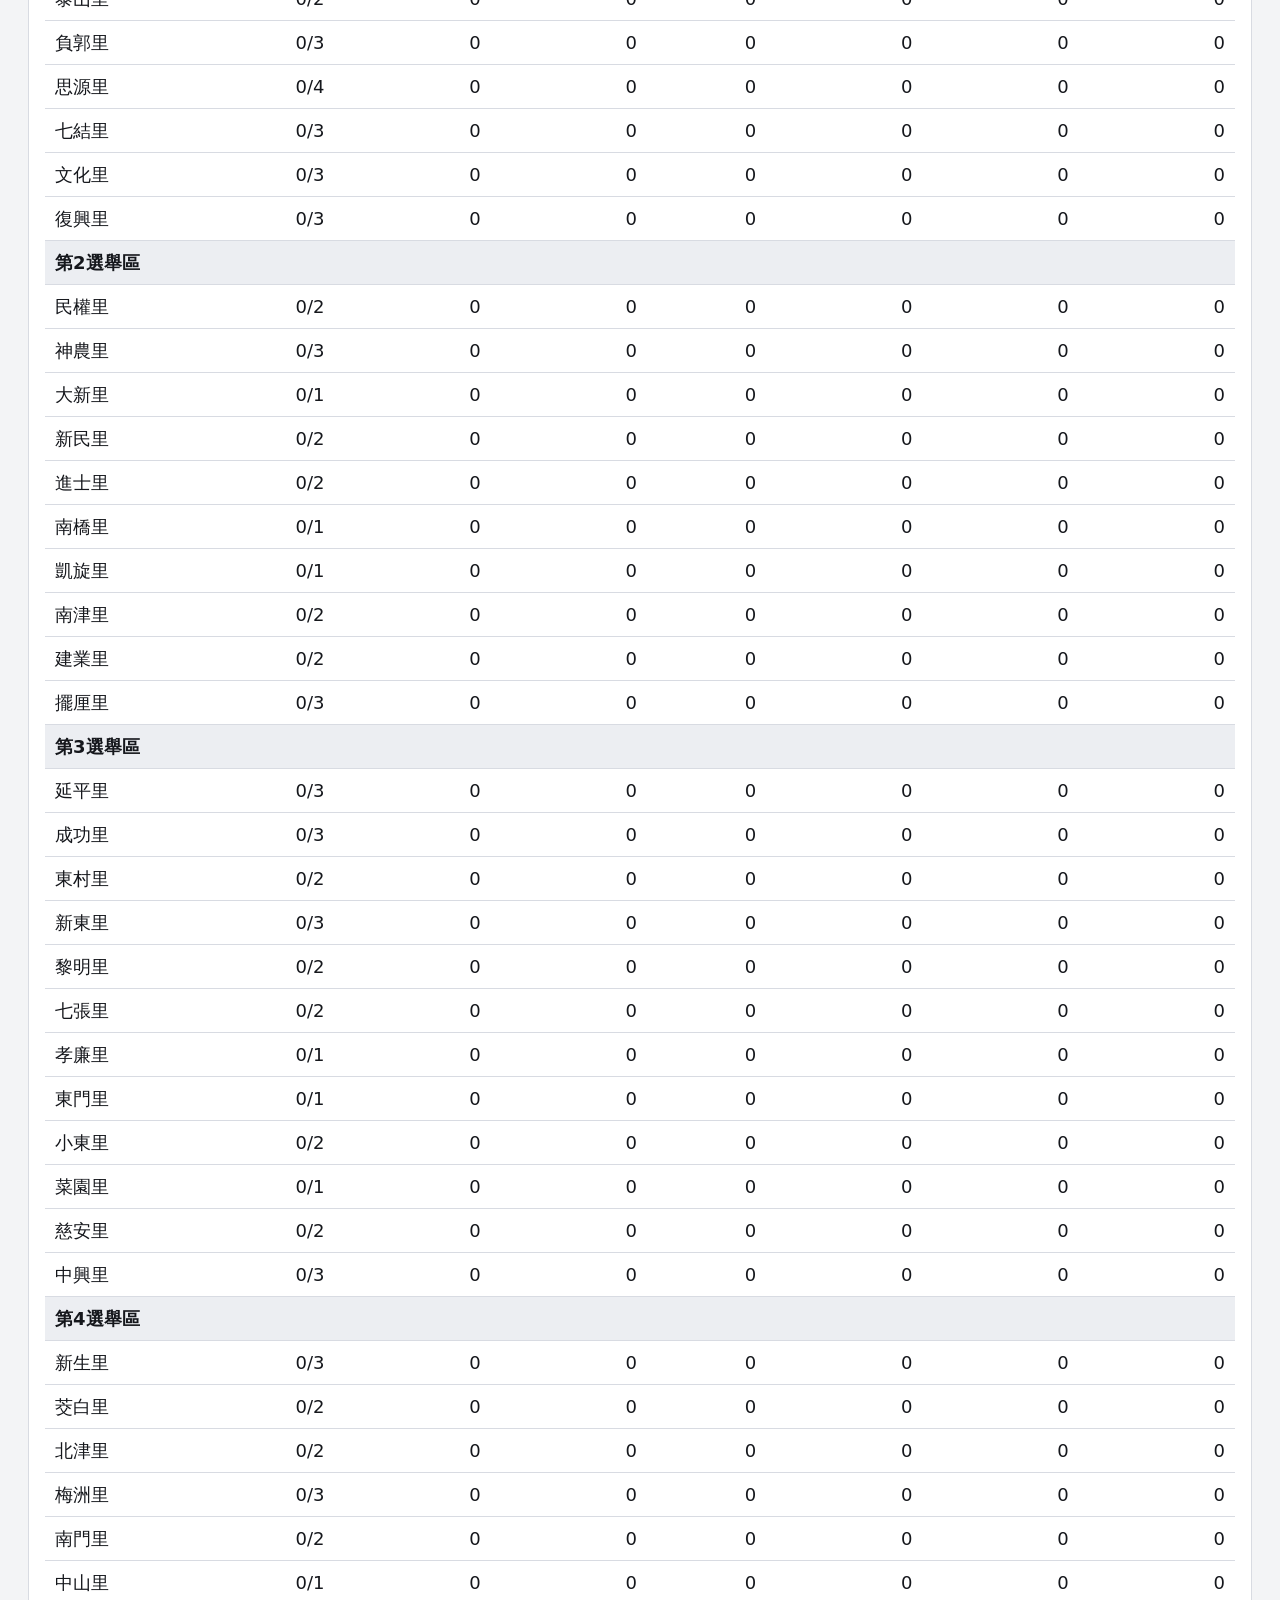
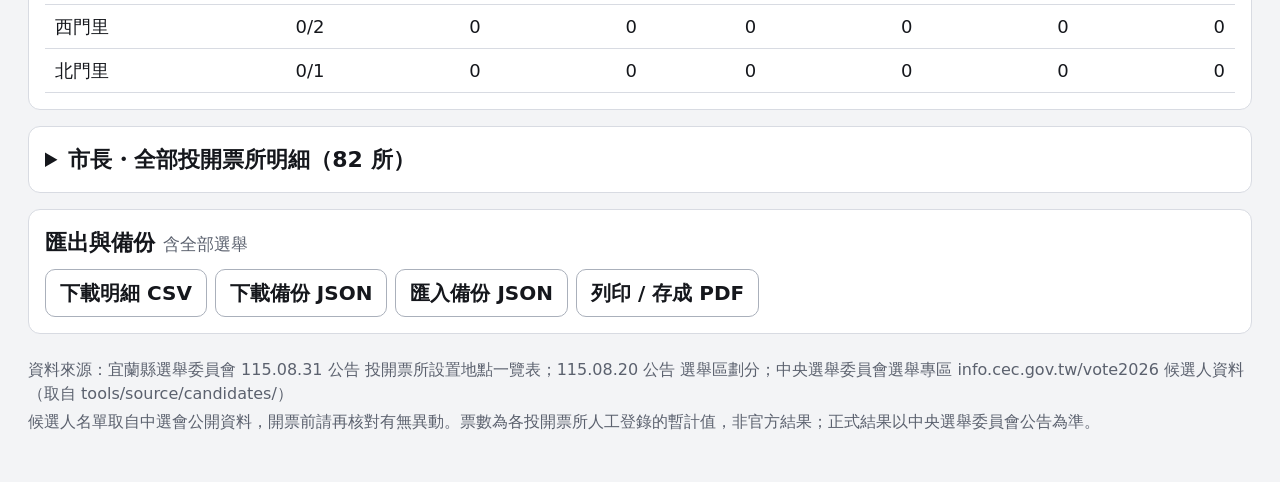
==== commit ca2a39af: "合併 main 3a2d66e：礁溪鄉後端準備成和宜蘭市同一套（大家都能看，填寫要一組密碼），先不請負責人貼 後端 Code.gs：版本「2026-11-26 庚（宜蘭市以外的鄉鎮市用；一組密碼）」 " ====
--- a/index.html
+++ b/index.html
@@ -5,13 +5,13 @@
   <meta name="viewport" content="width=device-width, initial-scale=1, viewport-fit=cover">
   <meta name="theme-color" content="#a63a35">
   <title>宜蘭市開票統計</title>
-  <meta name="description" content="宜蘭市各投開票所開票登錄表單，依市民代表選舉區與里分類，可同步到 Google 試算表。">
+  <meta name="description" content="宜蘭縣各鄉鎮市投開票所開票登錄與統計，依代表選舉區與村里分類。">
   <link rel="icon" href="data:image/svg+xml,%3Csvg xmlns='http://www.w3.org/2000/svg' viewBox='0 0 32 32'%3E%3Crect width='32' height='32' rx='7' fill='%23a63a35'/%3E%3Cpath d='M8 17l5 5 11-12' fill='none' stroke='white' stroke-width='3.2' stroke-linecap='round' stroke-linejoin='round'/%3E%3C/svg%3E">
   <link rel="preconnect" href="https://fonts.googleapis.com">
   <link rel="preconnect" href="https://fonts.gstatic.com" crossorigin>
   <!-- 只有標題用襯線粗體，所以只下載標題那幾個字，手機載入很快 -->
-  <link href="https://fonts.googleapis.com/css2?family=Noto+Serif+TC:wght@900&text=%E5%AE%9C%E8%98%AD%E5%B8%82%E9%96%8B%E7%A5%A8%E7%B5%B1%E8%A8%88&display=swap" rel="stylesheet">
-  <link rel="stylesheet" href="style.css?v=20261126125839">
+  <link href="https://fonts.googleapis.com/css2?family=Noto+Serif+TC:wght@900&text=%E5%AE%9C%E8%98%AD%E5%B8%82%E7%BE%85%E6%9D%B1%E9%8E%AE%E8%98%87%E6%BE%B3%E9%A0%AD%E5%9F%8E%E7%A4%81%E6%BA%AA%E9%84%89%E5%A3%AF%E5%9C%8D%E5%93%A1%E5%B1%B1%E5%86%AC%E4%BA%94%E7%B5%90%E4%B8%89%E6%98%9F%E5%A4%A7%E5%90%8C%E5%8D%97%E9%96%8B%E7%A5%A8%E7%B5%B1%E8%A8%88&display=swap" rel="stylesheet">
+  <link rel="stylesheet" href="style.css?v=20261126130143">
 </head>
 <body>
   <header class="top">
@@ -84,10 +84,11 @@
     <p>請改用 Chrome 或 Safari 的最新版開啟，或換一支手機。如果是從 LINE 點進來的，請按右上角選「用預設瀏覽器開啟」。</p>
   </div>
 
-  <script src="config.js?v=20261126125839"></script>
-  <script src="data/stations.js?v=20261126125839"></script>
-  <script src="data/candidates.js?v=20261126125839"></script>
-  <script src="app.js?v=20261126125839"></script>
+  <script src="config.js?v=20261126130143"></script>
+  <!-- 一個鄉鎮市一個資料檔；要多開一個鄉鎮市就多加一行（見 tools/build_towns.py） -->
+  <script src="data/towns/010.js?v=20261126130143"></script>
+  <script src="data/towns/050.js?v=20261126130143"></script>
+  <script src="app.js?v=20261126130143"></script>
   <script>
     // 程式沒有成功啟動（瀏覽器太舊看不懂）時，顯示上面那段提示。這段刻意用最舊的寫法。
     window.addEventListener('load', function () {
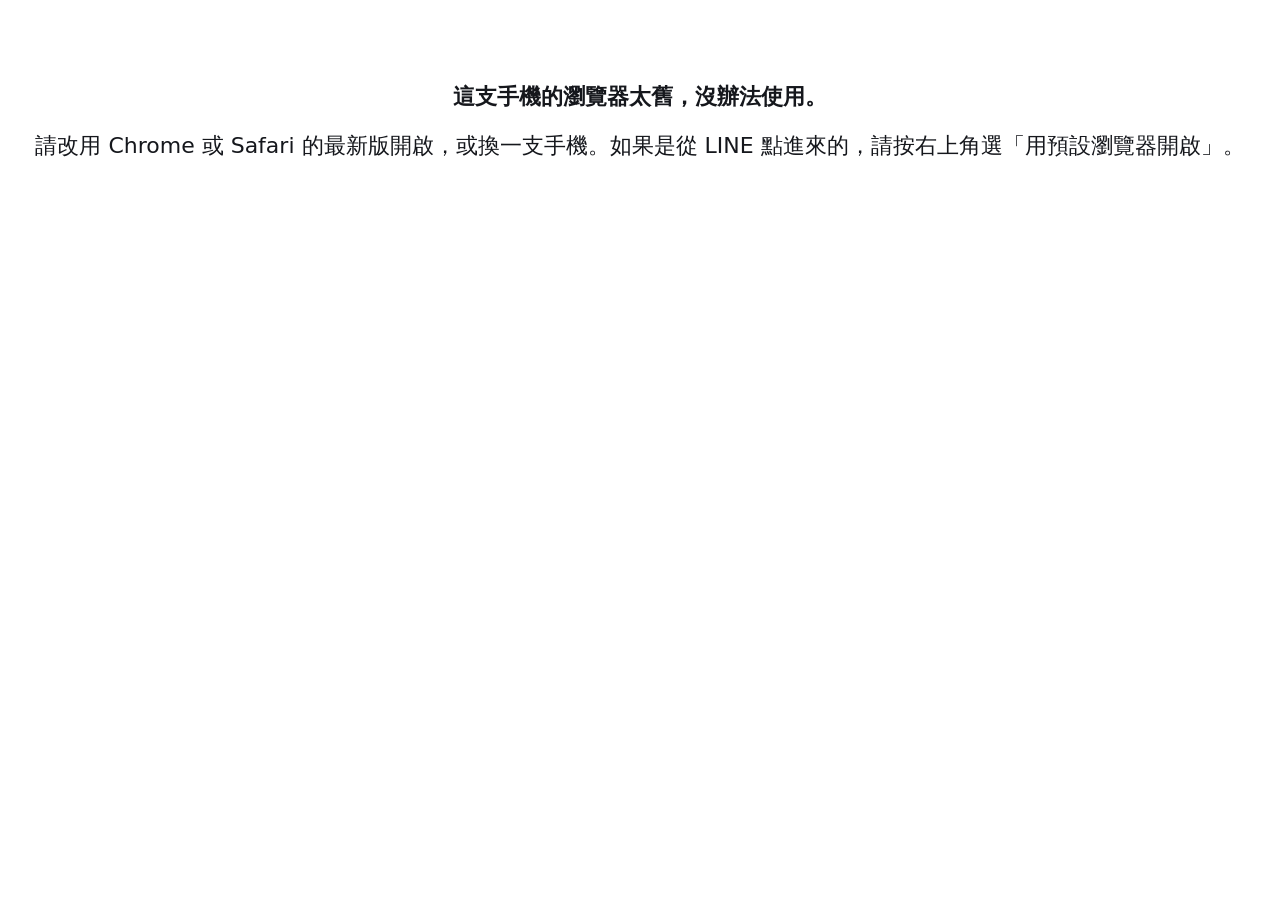
==== commit cf53ef8b: "畫面自動更新加快：一般約 8～10 秒，網址加 ?fast=1 約 3 秒（投影用） Co-Authored-By: Claude Fable 5.2 <noreply@anthropic.com>" ====
--- a/index.html
+++ b/index.html
@@ -5,13 +5,13 @@
   <meta name="viewport" content="width=device-width, initial-scale=1, viewport-fit=cover">
   <meta name="theme-color" content="#a63a35">
   <title>宜蘭市開票統計</title>
-  <meta name="description" content="宜蘭縣各鄉鎮市投開票所開票登錄與統計，依代表選舉區與村里分類。">
+  <meta name="description" content="宜蘭市各投開票所開票登錄表單，依市民代表選舉區與里分類，可同步到 Google 試算表。">
   <link rel="icon" href="data:image/svg+xml,%3Csvg xmlns='http://www.w3.org/2000/svg' viewBox='0 0 32 32'%3E%3Crect width='32' height='32' rx='7' fill='%23a63a35'/%3E%3Cpath d='M8 17l5 5 11-12' fill='none' stroke='white' stroke-width='3.2' stroke-linecap='round' stroke-linejoin='round'/%3E%3C/svg%3E">
   <link rel="preconnect" href="https://fonts.googleapis.com">
   <link rel="preconnect" href="https://fonts.gstatic.com" crossorigin>
   <!-- 只有標題用襯線粗體，所以只下載標題那幾個字，手機載入很快 -->
-  <link href="https://fonts.googleapis.com/css2?family=Noto+Serif+TC:wght@900&text=%E5%AE%9C%E8%98%AD%E5%B8%82%E7%BE%85%E6%9D%B1%E9%8E%AE%E8%98%87%E6%BE%B3%E9%A0%AD%E5%9F%8E%E7%A4%81%E6%BA%AA%E9%84%89%E5%A3%AF%E5%9C%8D%E5%93%A1%E5%B1%B1%E5%86%AC%E4%BA%94%E7%B5%90%E4%B8%89%E6%98%9F%E5%A4%A7%E5%90%8C%E5%8D%97%E9%96%8B%E7%A5%A8%E7%B5%B1%E8%A8%88&display=swap" rel="stylesheet">
-  <link rel="stylesheet" href="style.css?v=20261126130143">
+  <link href="https://fonts.googleapis.com/css2?family=Noto+Serif+TC:wght@900&text=%E5%AE%9C%E8%98%AD%E5%B8%82%E9%96%8B%E7%A5%A8%E7%B5%B1%E8%A8%88&display=swap" rel="stylesheet">
+  <link rel="stylesheet" href="style.css?v=20261127102526">
 </head>
 <body>
   <header class="top">
@@ -84,11 +84,10 @@
     <p>請改用 Chrome 或 Safari 的最新版開啟，或換一支手機。如果是從 LINE 點進來的，請按右上角選「用預設瀏覽器開啟」。</p>
   </div>
 
-  <script src="config.js?v=20261126130143"></script>
-  <!-- 一個鄉鎮市一個資料檔；要多開一個鄉鎮市就多加一行（見 tools/build_towns.py） -->
-  <script src="data/towns/010.js?v=20261126130143"></script>
-  <script src="data/towns/050.js?v=20261126130143"></script>
-  <script src="app.js?v=20261126130143"></script>
+  <script src="config.js?v=20261127102526"></script>
+  <script src="data/stations.js?v=20261127102526"></script>
+  <script src="data/candidates.js?v=20261127102526"></script>
+  <script src="app.js?v=20261127102526"></script>
   <script>
     // 程式沒有成功啟動（瀏覽器太舊看不懂）時，顯示上面那段提示。這段刻意用最舊的寫法。
     window.addEventListener('load', function () {
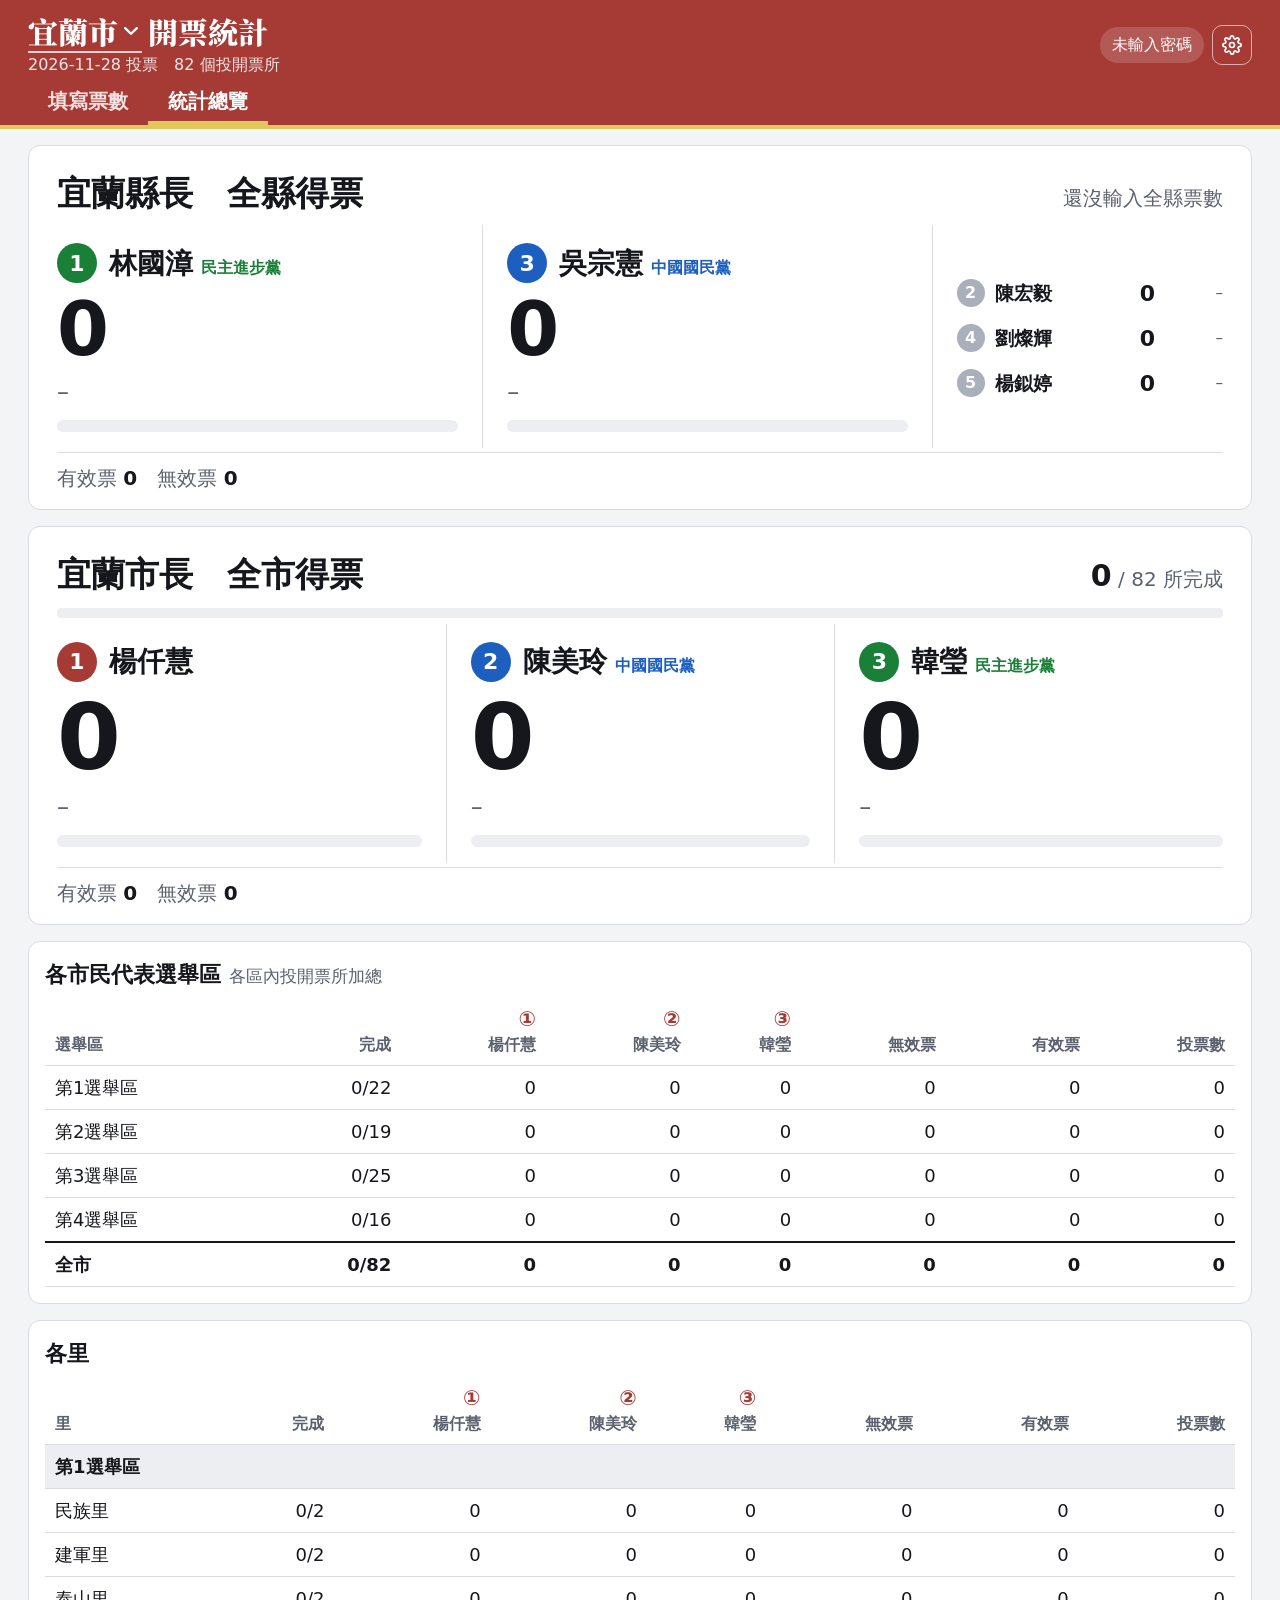
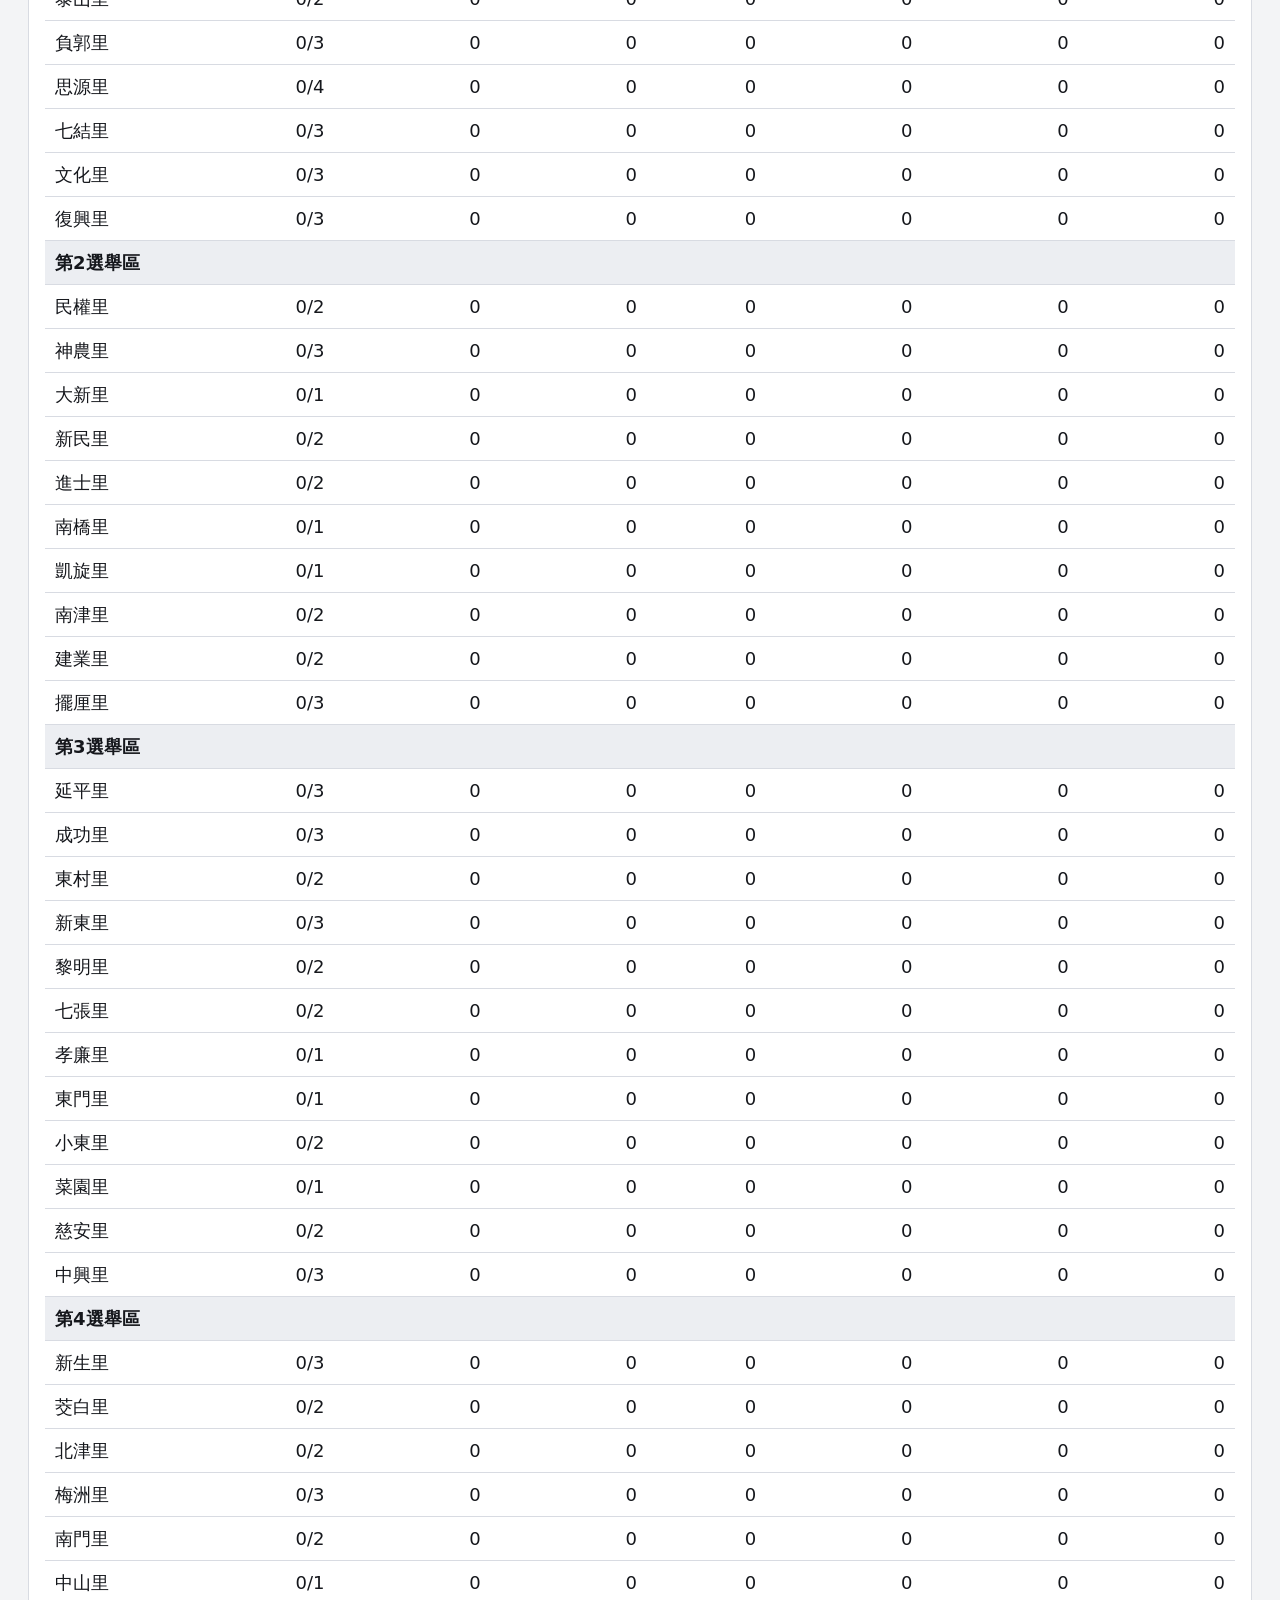
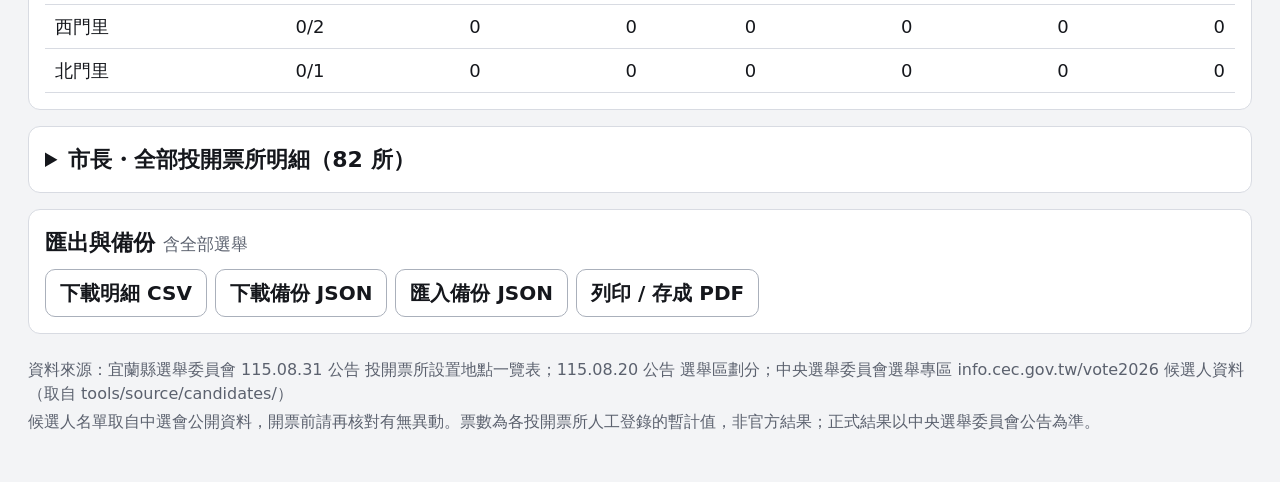
==== commit 0a1348c5: "合併 main cf53ef8：畫面自動更新加快（一般約 8～10 秒，網址加 ?fast=1 約 3 秒，投影用） - 說明頁、文字版使用說明、README 的「20 秒」改成「10 秒」 - Co" ====
--- a/index.html
+++ b/index.html
@@ -5,13 +5,13 @@
   <meta name="viewport" content="width=device-width, initial-scale=1, viewport-fit=cover">
   <meta name="theme-color" content="#a63a35">
   <title>宜蘭市開票統計</title>
-  <meta name="description" content="宜蘭市各投開票所開票登錄表單，依市民代表選舉區與里分類，可同步到 Google 試算表。">
+  <meta name="description" content="宜蘭縣各鄉鎮市投開票所開票登錄與統計，依代表選舉區與村里分類。">
   <link rel="icon" href="data:image/svg+xml,%3Csvg xmlns='http://www.w3.org/2000/svg' viewBox='0 0 32 32'%3E%3Crect width='32' height='32' rx='7' fill='%23a63a35'/%3E%3Cpath d='M8 17l5 5 11-12' fill='none' stroke='white' stroke-width='3.2' stroke-linecap='round' stroke-linejoin='round'/%3E%3C/svg%3E">
   <link rel="preconnect" href="https://fonts.googleapis.com">
   <link rel="preconnect" href="https://fonts.gstatic.com" crossorigin>
   <!-- 只有標題用襯線粗體，所以只下載標題那幾個字，手機載入很快 -->
-  <link href="https://fonts.googleapis.com/css2?family=Noto+Serif+TC:wght@900&text=%E5%AE%9C%E8%98%AD%E5%B8%82%E9%96%8B%E7%A5%A8%E7%B5%B1%E8%A8%88&display=swap" rel="stylesheet">
-  <link rel="stylesheet" href="style.css?v=20261127102526">
+  <link href="https://fonts.googleapis.com/css2?family=Noto+Serif+TC:wght@900&text=%E5%AE%9C%E8%98%AD%E5%B8%82%E7%BE%85%E6%9D%B1%E9%8E%AE%E8%98%87%E6%BE%B3%E9%A0%AD%E5%9F%8E%E7%A4%81%E6%BA%AA%E9%84%89%E5%A3%AF%E5%9C%8D%E5%93%A1%E5%B1%B1%E5%86%AC%E4%BA%94%E7%B5%90%E4%B8%89%E6%98%9F%E5%A4%A7%E5%90%8C%E5%8D%97%E9%96%8B%E7%A5%A8%E7%B5%B1%E8%A8%88&display=swap" rel="stylesheet">
+  <link rel="stylesheet" href="style.css?v=20261127102751">
 </head>
 <body>
   <header class="top">
@@ -84,10 +84,11 @@
     <p>請改用 Chrome 或 Safari 的最新版開啟，或換一支手機。如果是從 LINE 點進來的，請按右上角選「用預設瀏覽器開啟」。</p>
   </div>
 
-  <script src="config.js?v=20261127102526"></script>
-  <script src="data/stations.js?v=20261127102526"></script>
-  <script src="data/candidates.js?v=20261127102526"></script>
-  <script src="app.js?v=20261127102526"></script>
+  <script src="config.js?v=20261127102751"></script>
+  <!-- 一個鄉鎮市一個資料檔；要多開一個鄉鎮市就多加一行（見 tools/build_towns.py） -->
+  <script src="data/towns/010.js?v=20261127102751"></script>
+  <script src="data/towns/050.js?v=20261127102751"></script>
+  <script src="app.js?v=20261127102751"></script>
   <script>
     // 程式沒有成功啟動（瀏覽器太舊看不懂）時，顯示上面那段提示。這段刻意用最舊的寫法。
     window.addEventListener('load', function () {
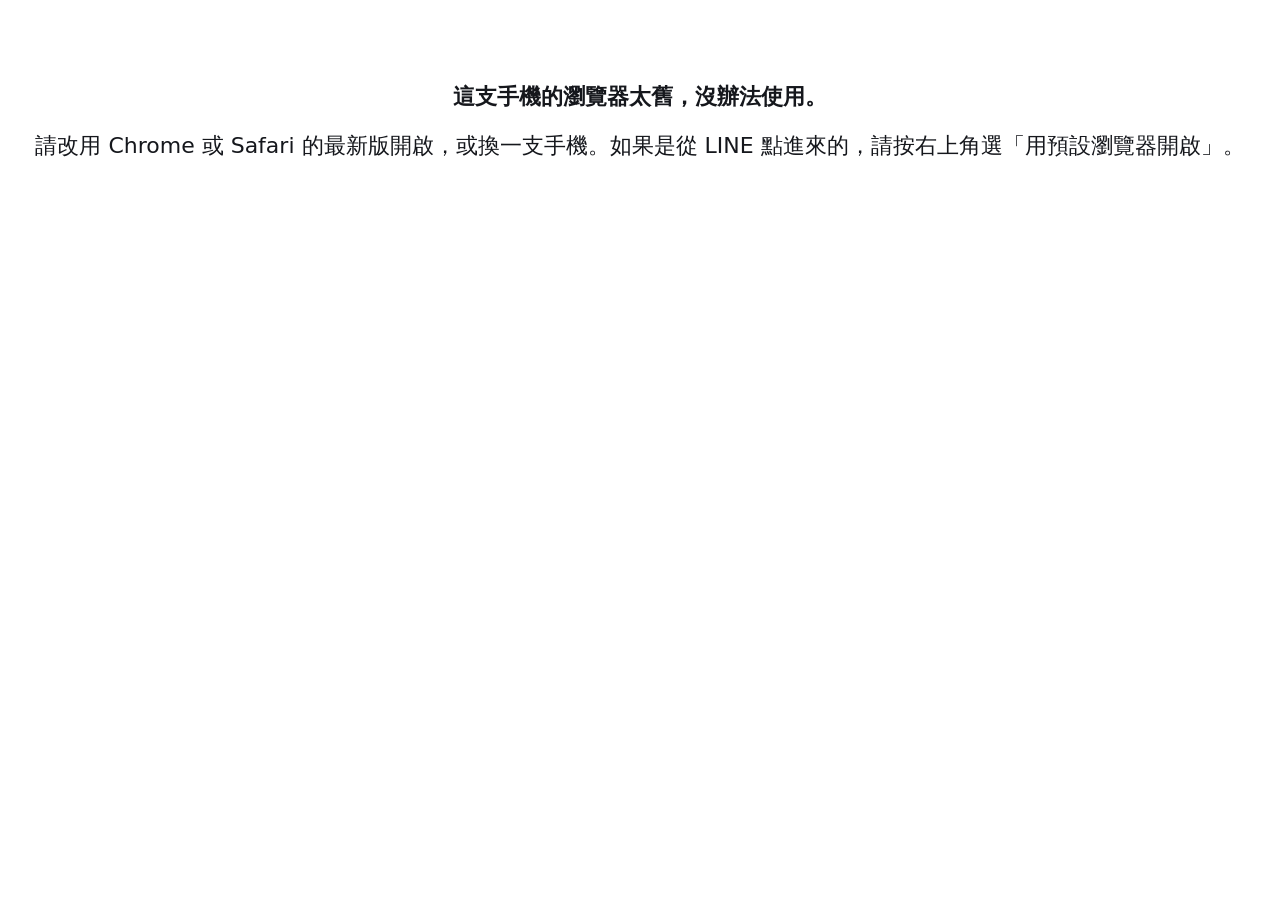
==== commit 6131e245: "所有裝置都約 3～4 秒自動更新一次（只有幾台在用，不再分一般和投影） Co-Authored-By: Claude Fable 5.2 <noreply@anthropic.com>" ====
--- a/index.html
+++ b/index.html
@@ -5,13 +5,13 @@
   <meta name="viewport" content="width=device-width, initial-scale=1, viewport-fit=cover">
   <meta name="theme-color" content="#a63a35">
   <title>宜蘭市開票統計</title>
-  <meta name="description" content="宜蘭縣各鄉鎮市投開票所開票登錄與統計，依代表選舉區與村里分類。">
+  <meta name="description" content="宜蘭市各投開票所開票登錄表單，依市民代表選舉區與里分類，可同步到 Google 試算表。">
   <link rel="icon" href="data:image/svg+xml,%3Csvg xmlns='http://www.w3.org/2000/svg' viewBox='0 0 32 32'%3E%3Crect width='32' height='32' rx='7' fill='%23a63a35'/%3E%3Cpath d='M8 17l5 5 11-12' fill='none' stroke='white' stroke-width='3.2' stroke-linecap='round' stroke-linejoin='round'/%3E%3C/svg%3E">
   <link rel="preconnect" href="https://fonts.googleapis.com">
   <link rel="preconnect" href="https://fonts.gstatic.com" crossorigin>
   <!-- 只有標題用襯線粗體，所以只下載標題那幾個字，手機載入很快 -->
-  <link href="https://fonts.googleapis.com/css2?family=Noto+Serif+TC:wght@900&text=%E5%AE%9C%E8%98%AD%E5%B8%82%E7%BE%85%E6%9D%B1%E9%8E%AE%E8%98%87%E6%BE%B3%E9%A0%AD%E5%9F%8E%E7%A4%81%E6%BA%AA%E9%84%89%E5%A3%AF%E5%9C%8D%E5%93%A1%E5%B1%B1%E5%86%AC%E4%BA%94%E7%B5%90%E4%B8%89%E6%98%9F%E5%A4%A7%E5%90%8C%E5%8D%97%E9%96%8B%E7%A5%A8%E7%B5%B1%E8%A8%88&display=swap" rel="stylesheet">
-  <link rel="stylesheet" href="style.css?v=20261127102751">
+  <link href="https://fonts.googleapis.com/css2?family=Noto+Serif+TC:wght@900&text=%E5%AE%9C%E8%98%AD%E5%B8%82%E9%96%8B%E7%A5%A8%E7%B5%B1%E8%A8%88&display=swap" rel="stylesheet">
+  <link rel="stylesheet" href="style.css?v=20261127102927">
 </head>
 <body>
   <header class="top">
@@ -84,11 +84,10 @@
     <p>請改用 Chrome 或 Safari 的最新版開啟，或換一支手機。如果是從 LINE 點進來的，請按右上角選「用預設瀏覽器開啟」。</p>
   </div>
 
-  <script src="config.js?v=20261127102751"></script>
-  <!-- 一個鄉鎮市一個資料檔；要多開一個鄉鎮市就多加一行（見 tools/build_towns.py） -->
-  <script src="data/towns/010.js?v=20261127102751"></script>
-  <script src="data/towns/050.js?v=20261127102751"></script>
-  <script src="app.js?v=20261127102751"></script>
+  <script src="config.js?v=20261127102927"></script>
+  <script src="data/stations.js?v=20261127102927"></script>
+  <script src="data/candidates.js?v=20261127102927"></script>
+  <script src="app.js?v=20261127102927"></script>
   <script>
     // 程式沒有成功啟動（瀏覽器太舊看不懂）時，顯示上面那段提示。這段刻意用最舊的寫法。
     window.addEventListener('load', function () {
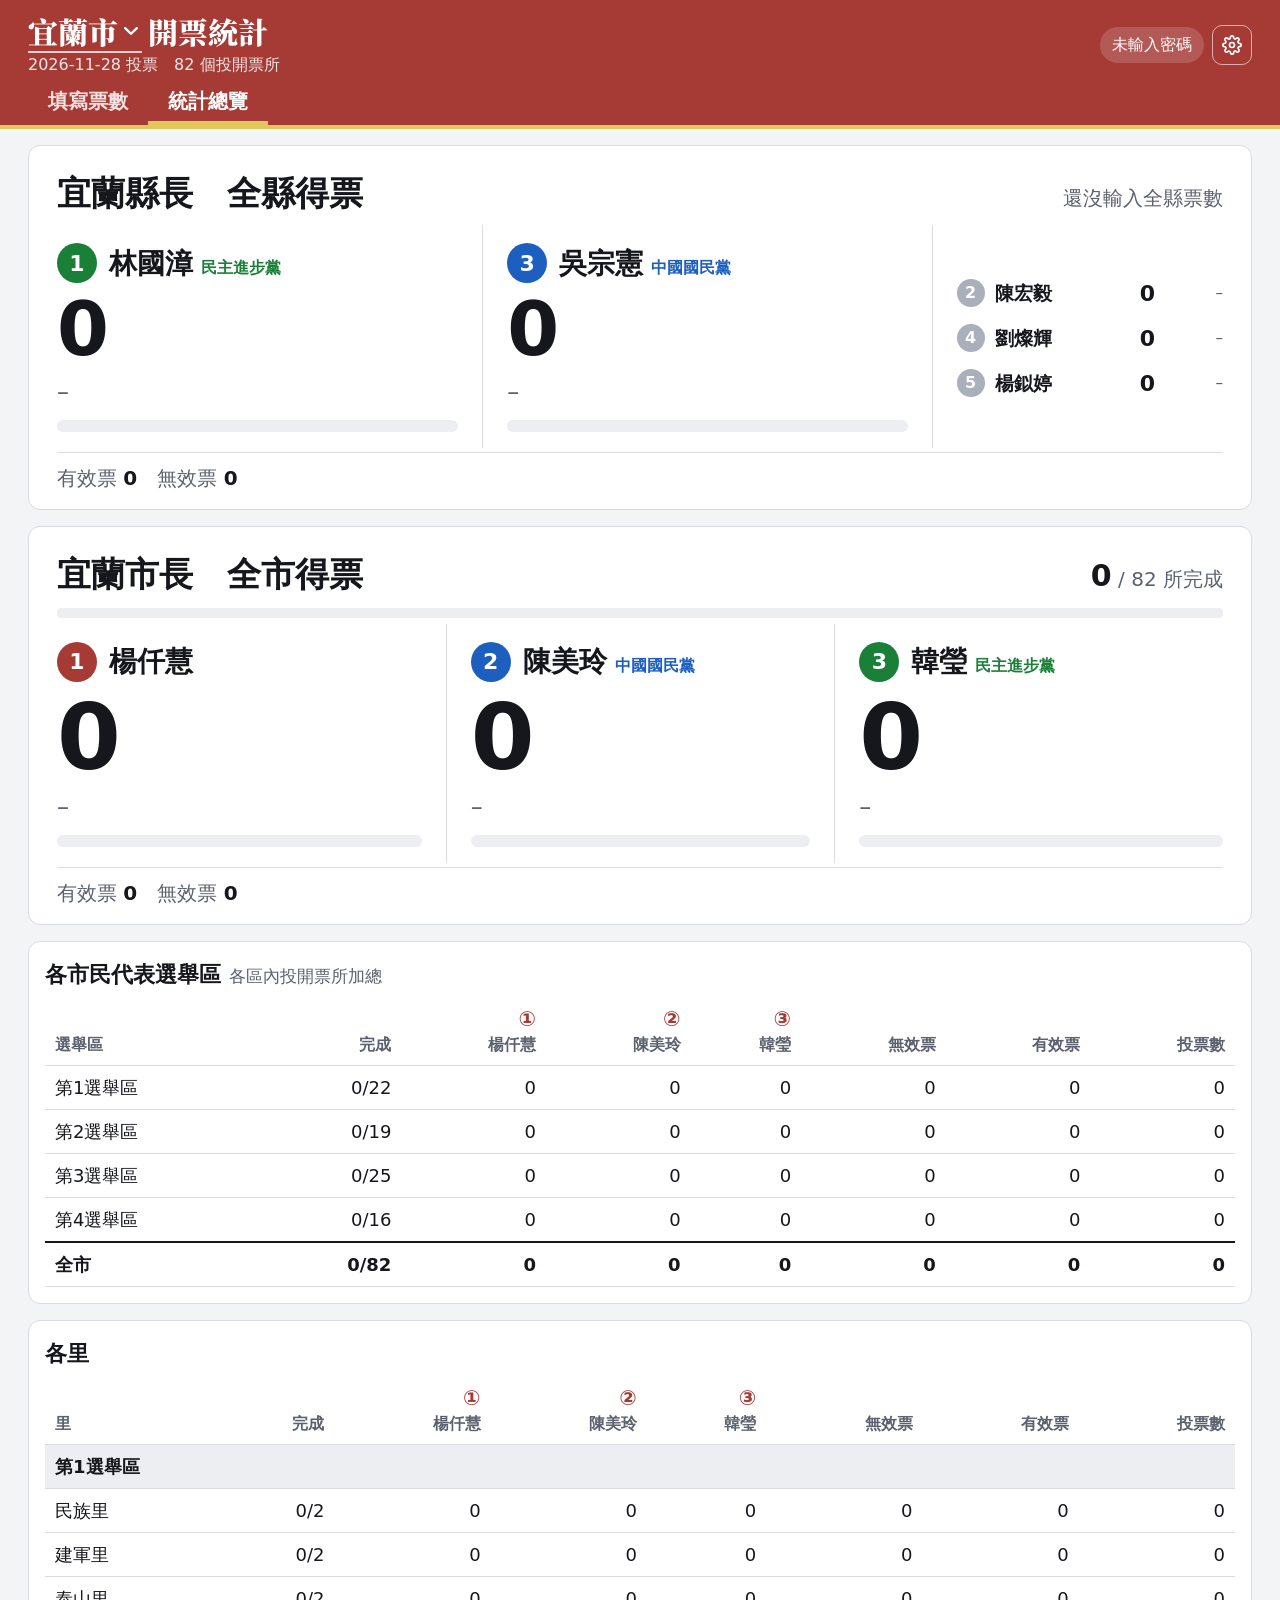
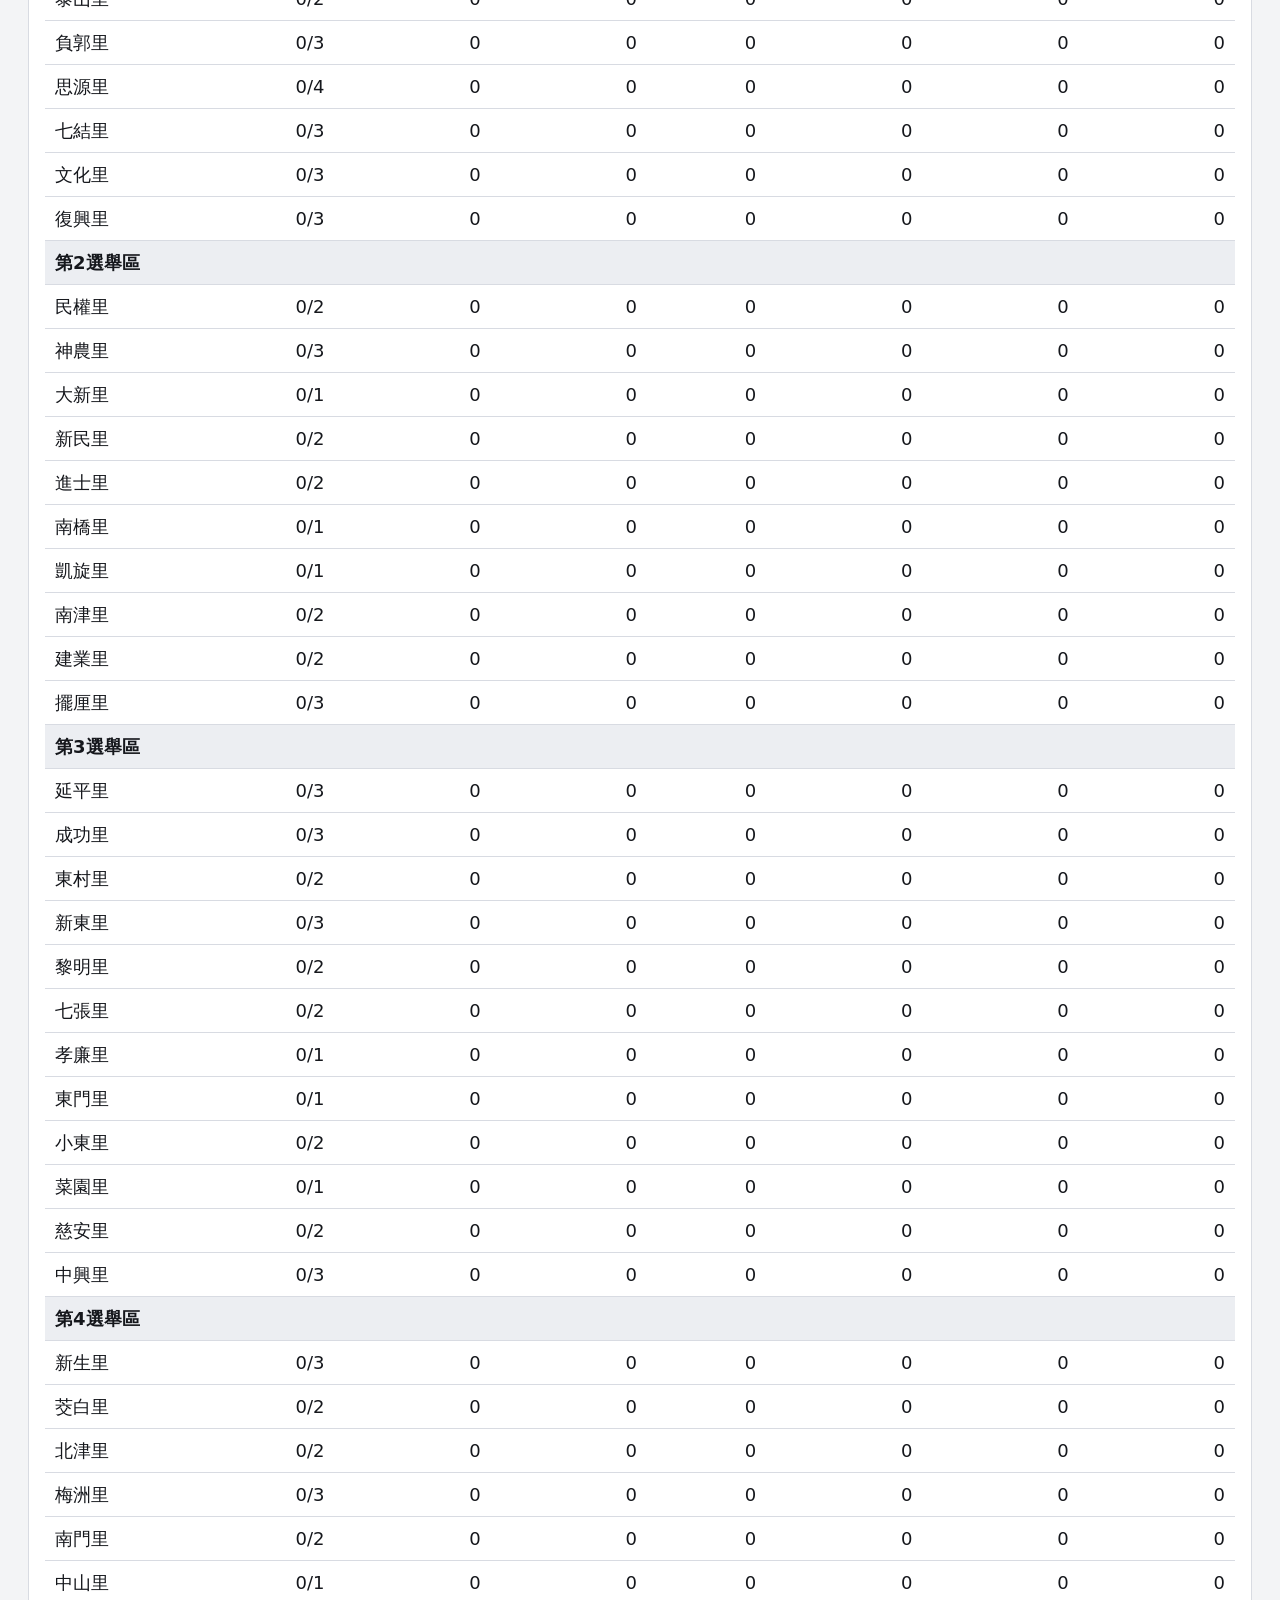
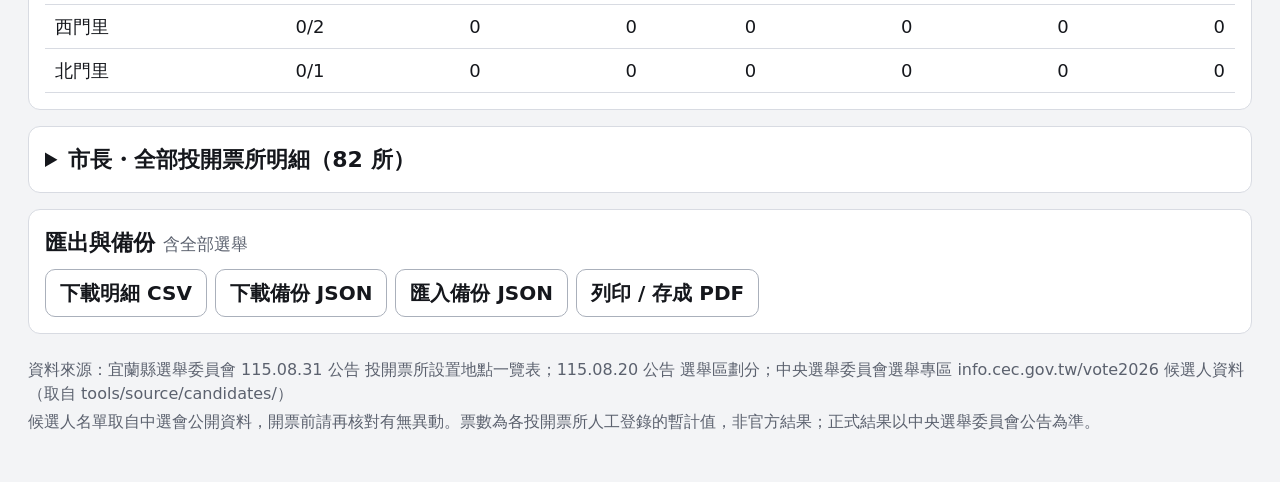
==== commit 9aad618f: "合併 main 6131e24：所有裝置都約 3～4 秒自動更新一次（只有幾台在用，不再分一般和投影） - 說明頁、文字版使用說明、README 的「10 秒」改成「幾秒內」；?fast=1 不再有作" ====
--- a/index.html
+++ b/index.html
@@ -5,13 +5,13 @@
   <meta name="viewport" content="width=device-width, initial-scale=1, viewport-fit=cover">
   <meta name="theme-color" content="#a63a35">
   <title>宜蘭市開票統計</title>
-  <meta name="description" content="宜蘭市各投開票所開票登錄表單，依市民代表選舉區與里分類，可同步到 Google 試算表。">
+  <meta name="description" content="宜蘭縣各鄉鎮市投開票所開票登錄與統計，依代表選舉區與村里分類。">
   <link rel="icon" href="data:image/svg+xml,%3Csvg xmlns='http://www.w3.org/2000/svg' viewBox='0 0 32 32'%3E%3Crect width='32' height='32' rx='7' fill='%23a63a35'/%3E%3Cpath d='M8 17l5 5 11-12' fill='none' stroke='white' stroke-width='3.2' stroke-linecap='round' stroke-linejoin='round'/%3E%3C/svg%3E">
   <link rel="preconnect" href="https://fonts.googleapis.com">
   <link rel="preconnect" href="https://fonts.gstatic.com" crossorigin>
   <!-- 只有標題用襯線粗體，所以只下載標題那幾個字，手機載入很快 -->
-  <link href="https://fonts.googleapis.com/css2?family=Noto+Serif+TC:wght@900&text=%E5%AE%9C%E8%98%AD%E5%B8%82%E9%96%8B%E7%A5%A8%E7%B5%B1%E8%A8%88&display=swap" rel="stylesheet">
-  <link rel="stylesheet" href="style.css?v=20261127102927">
+  <link href="https://fonts.googleapis.com/css2?family=Noto+Serif+TC:wght@900&text=%E5%AE%9C%E8%98%AD%E5%B8%82%E7%BE%85%E6%9D%B1%E9%8E%AE%E8%98%87%E6%BE%B3%E9%A0%AD%E5%9F%8E%E7%A4%81%E6%BA%AA%E9%84%89%E5%A3%AF%E5%9C%8D%E5%93%A1%E5%B1%B1%E5%86%AC%E4%BA%94%E7%B5%90%E4%B8%89%E6%98%9F%E5%A4%A7%E5%90%8C%E5%8D%97%E9%96%8B%E7%A5%A8%E7%B5%B1%E8%A8%88&display=swap" rel="stylesheet">
+  <link rel="stylesheet" href="style.css?v=20261127103133">
 </head>
 <body>
   <header class="top">
@@ -84,10 +84,11 @@
     <p>請改用 Chrome 或 Safari 的最新版開啟，或換一支手機。如果是從 LINE 點進來的，請按右上角選「用預設瀏覽器開啟」。</p>
   </div>
 
-  <script src="config.js?v=20261127102927"></script>
-  <script src="data/stations.js?v=20261127102927"></script>
-  <script src="data/candidates.js?v=20261127102927"></script>
-  <script src="app.js?v=20261127102927"></script>
+  <script src="config.js?v=20261127103133"></script>
+  <!-- 一個鄉鎮市一個資料檔；要多開一個鄉鎮市就多加一行（見 tools/build_towns.py） -->
+  <script src="data/towns/010.js?v=20261127103133"></script>
+  <script src="data/towns/050.js?v=20261127103133"></script>
+  <script src="app.js?v=20261127103133"></script>
   <script>
     // 程式沒有成功啟動（瀏覽器太舊看不懂）時，顯示上面那段提示。這段刻意用最舊的寫法。
     window.addEventListener('load', function () {
